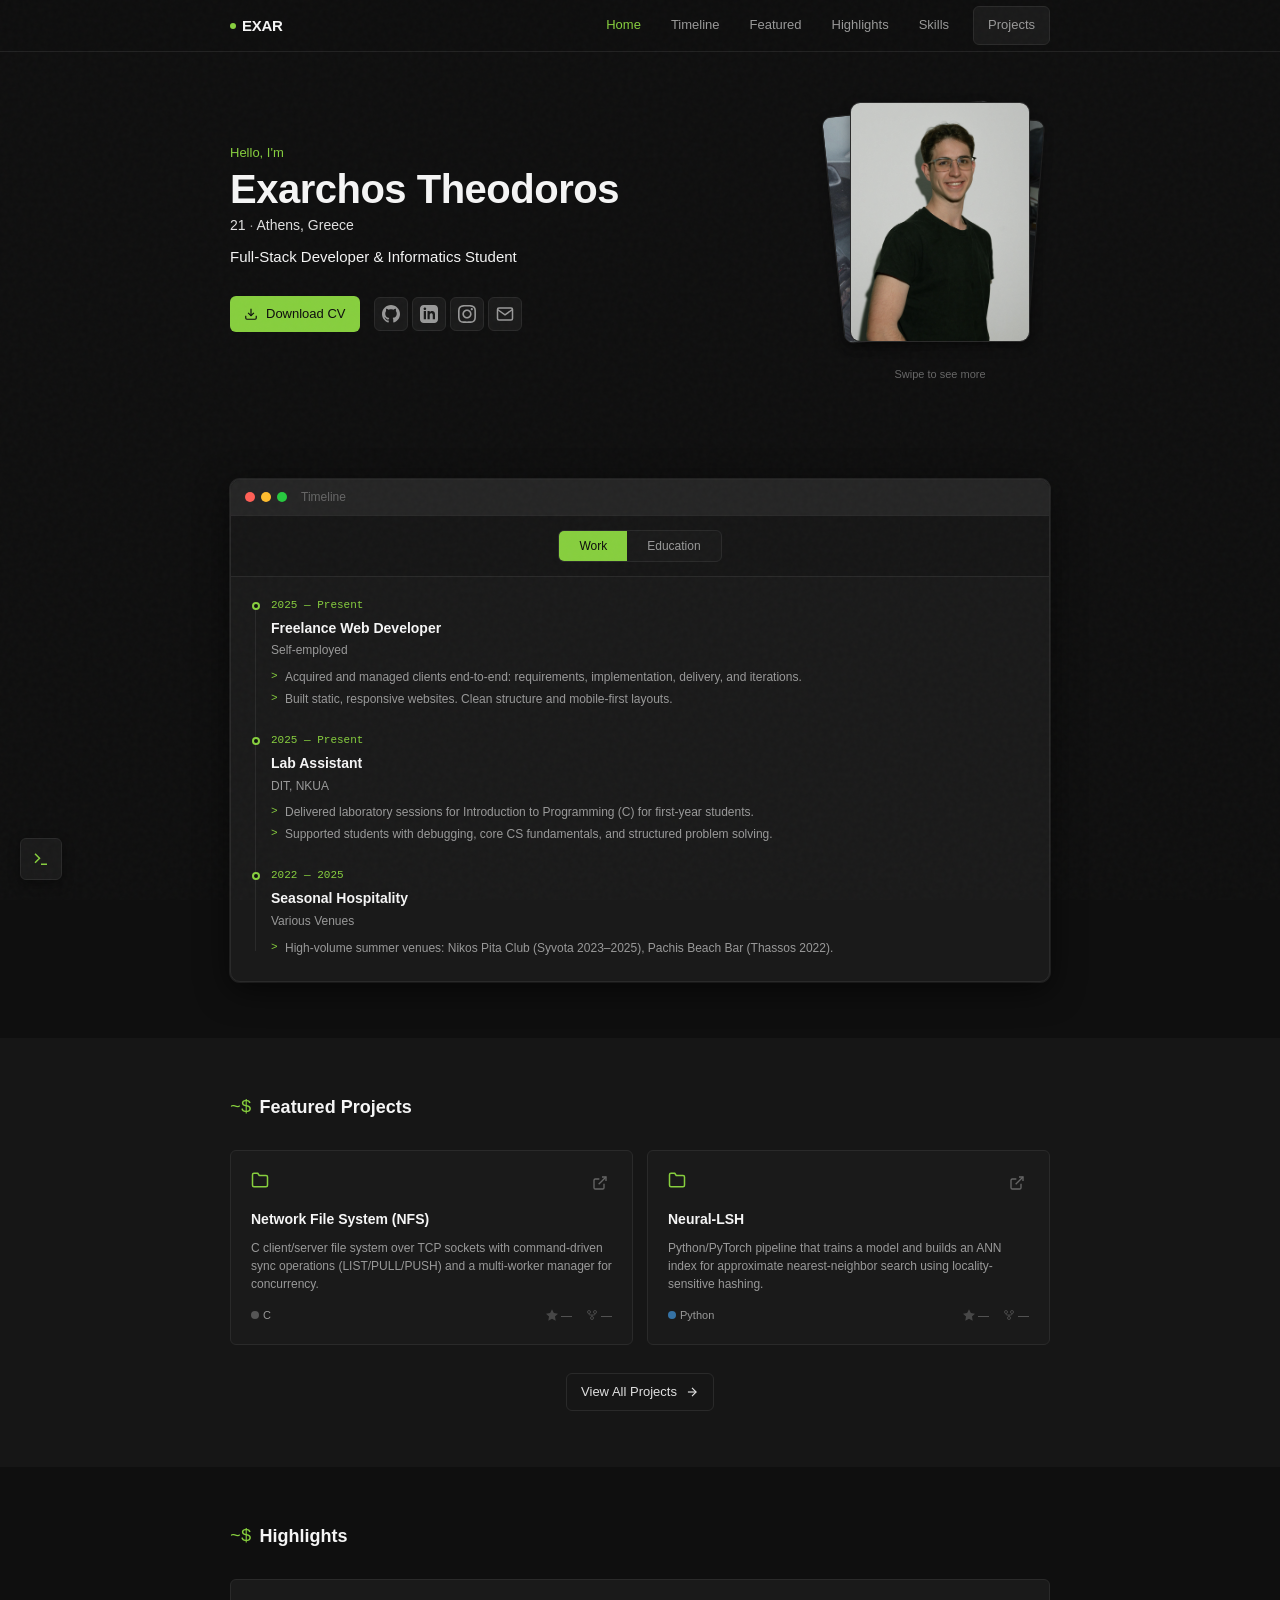
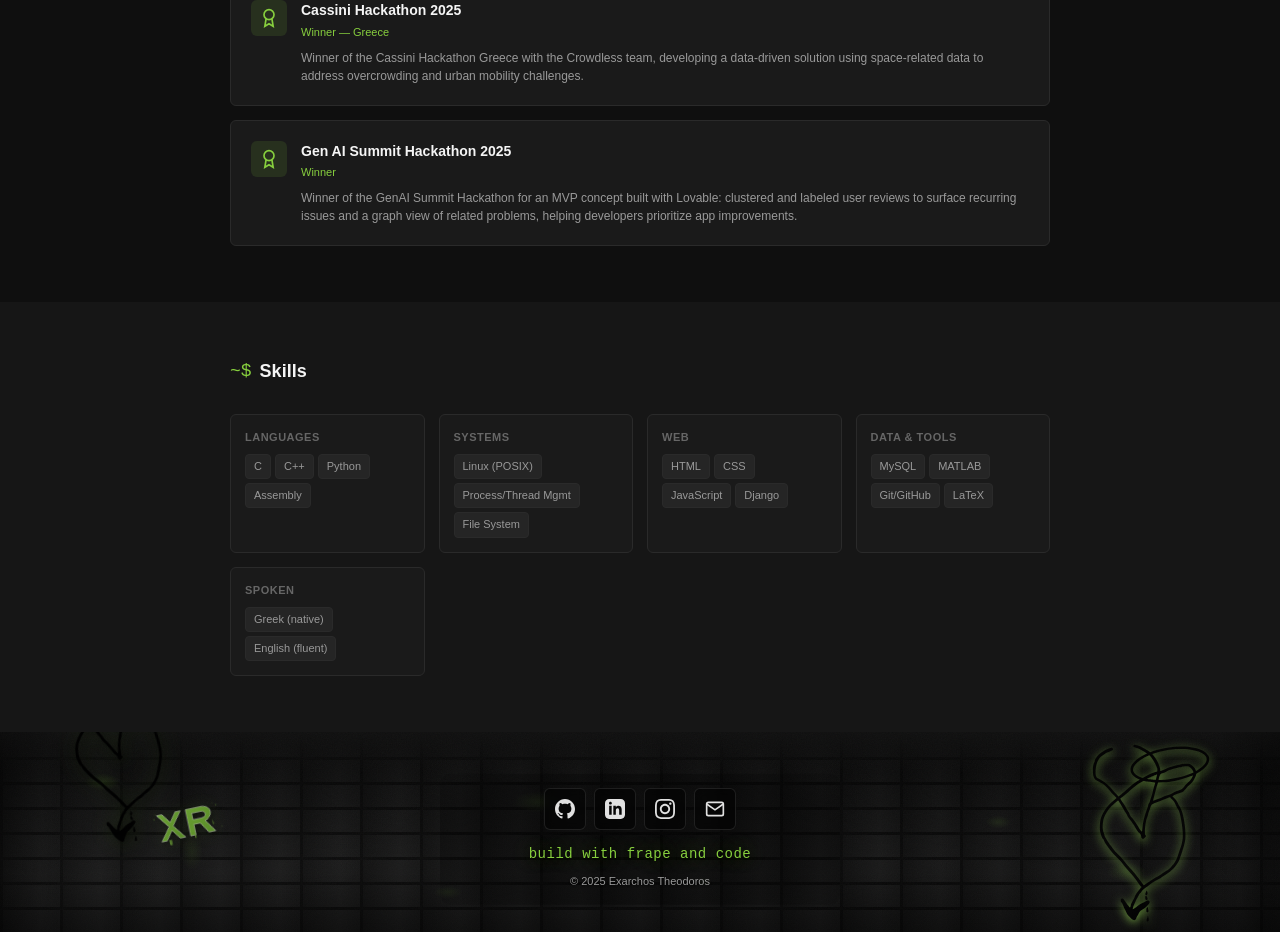
==== index.html @ 7bdd7367 "wins -> highlights" ====
<!DOCTYPE html>
<html lang="en">
<head>
    <meta charset="UTF-8">
    <meta name="viewport" content="width=device-width, initial-scale=1.0">
    <meta name="description" content="Exarchos Theodoros - Full-Stack Developer & Informatics Student based in Athens, Greece">
    <meta name="theme-color" content="#0d0d0d">
    <title>Exarchos Theodoros | Full-Stack Developer</title>
    <link rel="stylesheet" href="styles.css">
</head>
<body>
    <a href="#main-content" class="skip-link">Skip to main content</a>

    <!-- Navigation -->
    <nav class="navbar" role="navigation" aria-label="Main navigation">
        <div class="nav-container">
            <a href="index.html" class="nav-logo" aria-label="Home">
                <span class="logo-dot"></span>
                <span class="logo-text">EXAR</span>
            </a>
            <button class="nav-toggle" aria-label="Toggle navigation menu" aria-expanded="false">
                <span class="hamburger"></span>
            </button>
            <ul class="nav-links" role="menubar">
                <li role="none"><a href="#hero" role="menuitem" class="nav-link active">Home</a></li>
                <li role="none"><a href="#timeline" role="menuitem" class="nav-link">Timeline</a></li>
                <li role="none"><a href="#featured" role="menuitem" class="nav-link">Featured</a></li>
                <li role="none"><a href="#highlights" role="menuitem" class="nav-link">Highlights</a></li>
                <li role="none"><a href="#skills" role="menuitem" class="nav-link">Skills</a></li>
                <li role="none"><a href="projects.html" role="menuitem" class="nav-link nav-link-page">Projects</a></li>
            </ul>
        </div>
    </nav>

    <!-- Main Content -->
    <main id="main-content">
        <!-- Hero Section -->
        <section id="hero" class="hero-section" aria-labelledby="hero-title">
            <div class="container">
                <div class="hero-content">
                    <div class="hero-text">
                        <p class="hero-greeting">Hello, I'm</p>
                        <h1 id="hero-title" class="hero-name">Exarchos Theodoros</h1>
                        <p class="hero-tagline">
                            <span class="age">21</span> · <span class="location">Athens, Greece</span>
                        </p>
                        <p class="hero-role">Full-Stack Developer & Informatics Student</p>

                        <div class="hero-actions">
                            <a href="assets/Exarchos_Theodoros_CV.pdf" download class="btn btn-primary">
                                <svg class="btn-icon" width="14" height="14" viewBox="0 0 24 24" fill="none" stroke="currentColor" stroke-width="2">
                                    <path d="M21 15v4a2 2 0 0 1-2 2H5a2 2 0 0 1-2-2v-4"/>
                                    <polyline points="7 10 12 15 17 10"/>
                                    <line x1="12" y1="15" x2="12" y2="3"/>
                                </svg>
                                Download CV
                            </a>
                            <div class="hero-socials">
                                <a href="https://github.com/EXARTeo" target="_blank" rel="noopener noreferrer" class="social-link" aria-label="GitHub">
                                    <svg width="18" height="18" viewBox="0 0 24 24" fill="currentColor">
                                        <path d="M12 0c-6.626 0-12 5.373-12 12 0 5.302 3.438 9.8 8.207 11.387.599.111.793-.261.793-.577v-2.234c-3.338.726-4.033-1.416-4.033-1.416-.546-1.387-1.333-1.756-1.333-1.756-1.089-.745.083-.729.083-.729 1.205.084 1.839 1.237 1.839 1.237 1.07 1.834 2.807 1.304 3.492.997.107-.775.418-1.305.762-1.604-2.665-.305-5.467-1.334-5.467-5.931 0-1.311.469-2.381 1.236-3.221-.124-.303-.535-1.524.117-3.176 0 0 1.008-.322 3.301 1.23.957-.266 1.983-.399 3.003-.404 1.02.005 2.047.138 3.006.404 2.291-1.552 3.297-1.23 3.297-1.23.653 1.653.242 2.874.118 3.176.77.84 1.235 1.911 1.235 3.221 0 4.609-2.807 5.624-5.479 5.921.43.372.823 1.102.823 2.222v3.293c0 .319.192.694.801.576 4.765-1.589 8.199-6.086 8.199-11.386 0-6.627-5.373-12-12-12z"/>
                                    </svg>
                                </a>
                                <a href="https://www.linkedin.com/in/θεόδωρος-έξαρχος-08a770391/" target="_blank" rel="noopener noreferrer" class="social-link" aria-label="LinkedIn">
                                    <svg width="18" height="18" viewBox="0 0 24 24" fill="currentColor">
                                        <path d="M19 0h-14c-2.761 0-5 2.239-5 5v14c0 2.761 2.239 5 5 5h14c2.762 0 5-2.239 5-5v-14c0-2.761-2.238-5-5-5zm-11 19h-3v-11h3v11zm-1.5-12.268c-.966 0-1.75-.79-1.75-1.764s.784-1.764 1.75-1.764 1.75.79 1.75 1.764-.783 1.764-1.75 1.764zm13.5 12.268h-3v-5.604c0-3.368-4-3.113-4 0v5.604h-3v-11h3v1.765c1.396-2.586 7-2.777 7 2.476v6.759z"/>
                                    </svg>
                                </a>
                                <a href="https://instagram.com/exartheo" target="_blank" rel="noopener noreferrer" class="social-link" aria-label="Instagram">
                                    <svg width="18" height="18" viewBox="0 0 24 24" fill="currentColor">
                                        <path d="M12 2.163c3.204 0 3.584.012 4.85.07 3.252.148 4.771 1.691 4.919 4.919.058 1.265.069 1.645.069 4.849 0 3.205-.012 3.584-.069 4.849-.149 3.225-1.664 4.771-4.919 4.919-1.266.058-1.644.07-4.85.07-3.204 0-3.584-.012-4.849-.07-3.26-.149-4.771-1.699-4.919-4.92-.058-1.265-.07-1.644-.07-4.849 0-3.204.013-3.583.07-4.849.149-3.227 1.664-4.771 4.919-4.919 1.266-.057 1.645-.069 4.849-.069zm0-2.163c-3.259 0-3.667.014-4.947.072-4.358.2-6.78 2.618-6.98 6.98-.059 1.281-.073 1.689-.073 4.948 0 3.259.014 3.668.072 4.948.2 4.358 2.618 6.78 6.98 6.98 1.281.058 1.689.072 4.948.072 3.259 0 3.668-.014 4.948-.072 4.354-.2 6.782-2.618 6.979-6.98.059-1.28.073-1.689.073-4.948 0-3.259-.014-3.667-.072-4.947-.196-4.354-2.617-6.78-6.979-6.98-1.281-.059-1.69-.073-4.949-.073zm0 5.838c-3.403 0-6.162 2.759-6.162 6.162s2.759 6.163 6.162 6.163 6.162-2.759 6.162-6.163c0-3.403-2.759-6.162-6.162-6.162zm0 10.162c-2.209 0-4-1.79-4-4 0-2.209 1.791-4 4-4s4 1.791 4 4c0 2.21-1.791 4-4 4zm6.406-11.845c-.796 0-1.441.645-1.441 1.44s.645 1.44 1.441 1.44c.795 0 1.439-.645 1.439-1.44s-.644-1.44-1.439-1.44z"/>
                                    </svg>
                                </a>
                                <a href="mailto:exarchtheo@gmail.com" class="social-link" aria-label="Email">
                                    <svg width="18" height="18" viewBox="0 0 24 24" fill="none" stroke="currentColor" stroke-width="2">
                                        <path d="M4 4h16c1.1 0 2 .9 2 2v12c0 1.1-.9 2-2 2H4c-1.1 0-2-.9-2-2V6c0-1.1.9-2 2-2z"/>
                                        <polyline points="22,6 12,13 2,6"/>
                                    </svg>
                                </a>
                            </div>
                        </div>
                    </div>

                    <!-- Photo Swipe Deck with peek effect -->
                    <div class="hero-photo" aria-label="Photo gallery - swipe or drag to see more">
                        <div class="photo-deck-wrapper">
                            <div class="photo-deck" id="photoDeck"></div>
                            <button class="photo-reset" id="photoReset" aria-label="Reset photo stack" hidden>
                            <svg width="14" height="14" viewBox="0 0 24 24" fill="none" stroke="currentColor" stroke-width="2">
                                <polyline points="1 4 1 10 7 10"/>
                                <path d="M3.51 15a9 9 0 1 0 2.13-9.36L1 10"/>
                            </svg>
                            Again
                        </button>
                        </div>
                        <p class="photo-hint">Swipe to see more</p>
                    </div>
                </div>
            </div>
        </section>

        <!-- Timeline Section -->
        <section id="timeline" class="timeline-section" aria-labelledby="timeline-title">
            <div class="container">
                <div class="window-card">
                    <div class="window-header">
                        <div class="window-dots">
                            <span class="dot dot-red"></span>
                            <span class="dot dot-yellow"></span>
                            <span class="dot dot-green"></span>
                        </div>
                        <span class="window-title">Timeline</span>
                    </div>
                    <div class="window-toolbar">
                        <div class="timeline-toggle" role="tablist" aria-label="Timeline view toggle">
                            <button role="tab" class="toggle-btn active" data-view="work" aria-selected="true">Work</button>
                            <button role="tab" class="toggle-btn" data-view="education" aria-selected="false">Education</button>
                        </div>
                    </div>
                    <div class="window-body" id="timeline-content">
                        <!-- Work Timeline -->
                        <div class="timeline-view timeline-work active" data-timeline="work">
                            <div class="timeline-track">
                                <article class="timeline-item">
                                    <div class="timeline-marker"></div>
                                    <div class="timeline-date">2025 — Present</div>
                                    <h3 class="timeline-role">Freelance Web Developer</h3>
                                    <p class="timeline-company">Self-employed</p>
                                    <ul class="timeline-details">
                                        <li>Acquired and managed clients end-to-end: requirements, implementation, delivery, and iterations.</li>
                                        <li>Built static, responsive websites. Clean structure and mobile-first layouts.</li>
                                    </ul>
                                </article>
                                <article class="timeline-item">
                                    <div class="timeline-marker"></div>
                                    <div class="timeline-date">2025 — Present</div>
                                    <h3 class="timeline-role">Lab Assistant</h3>
                                    <p class="timeline-company">DIT, NKUA</p>
                                    <ul class="timeline-details">
                                        <li>Delivered laboratory sessions for Introduction to Programming (C) for first-year students.</li>
                                        <li>Supported students with debugging, core CS fundamentals, and structured problem solving.</li>
                                    </ul>
                                </article>
                                <article class="timeline-item">
                                    <div class="timeline-marker"></div>
                                    <div class="timeline-date">2022 — 2025</div>
                                    <h3 class="timeline-role">Seasonal Hospitality</h3>
                                    <p class="timeline-company">Various Venues</p>
                                    <ul class="timeline-details">
                                        <li>High-volume summer venues: Nikos Pita Club (Syvota 2023–2025), Pachis Beach Bar (Thassos 2022).</li>
                                    </ul>
                                </article>
                            </div>
                        </div>
                        <!-- Education Timeline -->
                        <div class="timeline-view timeline-education" data-timeline="education">
                            <div class="timeline-track">
                                <article class="timeline-item">
                                    <div class="timeline-marker"></div>
                                    <div class="timeline-date">2022 — 2026</div>
                                    <h3 class="timeline-role">BSc Informatics & Telecommunications</h3>
                                    <p class="timeline-company">NKUA</p>
                                    <ul class="timeline-details">
                                        <li>Expected Graduation: 2026</li>
                                        <!-- <li>Current Average Grade: 8.0 / 10</li> -->
                                    </ul>
                                </article>
                            </div>
                        </div>
                    </div>
                </div>
            </div>
        </section>

        <!-- Featured Projects Section -->
        <section id="featured" class="featured-section" aria-labelledby="featured-title">
            <div class="container">
                <h2 id="featured-title" class="section-title">
                    <span class="title-accent">~$</span> Featured Projects
                </h2>
                <div class="featured-grid">
                    <article class="project-card" data-repo="EXARTeo/Network_File_System-NFS" id="project-nfs">
                        <div class="project-header">
                            <svg class="project-icon" width="18" height="18" viewBox="0 0 24 24" fill="none" stroke="currentColor" stroke-width="2">
                                <path d="M22 19a2 2 0 0 1-2 2H4a2 2 0 0 1-2-2V5a2 2 0 0 1 2-2h5l2 3h9a2 2 0 0 1 2 2z"/>
                            </svg>
                            <a href="https://github.com/EXARTeo/Network_File_System-NFS" target="_blank" rel="noopener noreferrer" class="project-link" aria-label="View on GitHub">
                                <svg width="16" height="16" viewBox="0 0 24 24" fill="none" stroke="currentColor" stroke-width="2">
                                    <path d="M18 13v6a2 2 0 0 1-2 2H5a2 2 0 0 1-2-2V8a2 2 0 0 1 2-2h6"/>
                                    <polyline points="15 3 21 3 21 9"/>
                                    <line x1="10" y1="14" x2="21" y2="3"/>
                                </svg>
                            </a>
                        </div>
                        <h3 class="project-title">Network File System (NFS)</h3>
                        <p class="project-desc">C client/server file system over TCP sockets with command-driven sync operations (LIST/PULL/PUSH) and a multi-worker manager for concurrency.</p>
                        <div class="project-meta">
                            <span class="project-lang" data-lang="C"><span class="lang-dot"></span>C</span>
                            <span class="project-stats">
                                <span class="stat" data-stat="stars" title="Stars">
                                    <svg width="12" height="12" viewBox="0 0 24 24" fill="currentColor"><path d="M12 .587l3.668 7.568 8.332 1.151-6.064 5.828 1.48 8.279-7.416-3.967-7.417 3.967 1.481-8.279-6.064-5.828 8.332-1.151z"/></svg>
                                    <span class="stat-value">—</span>
                                </span>
                                <span class="stat" data-stat="forks" title="Forks">
                                    <svg width="12" height="12" viewBox="0 0 24 24" fill="none" stroke="currentColor" stroke-width="2"><circle cx="12" cy="18" r="3"/><circle cx="6" cy="6" r="3"/><circle cx="18" cy="6" r="3"/><path d="M18 9v1a2 2 0 0 1-2 2H8a2 2 0 0 1-2-2V9"/><path d="M12 12v3"/></svg>
                                    <span class="stat-value">—</span>
                                </span>
                            </span>
                        </div>
                    </article>
                    <article class="project-card" data-repo="EXARTeo/Neural-LSH" id="project-neural-lsh">
                        <div class="project-header">
                            <svg class="project-icon" width="18" height="18" viewBox="0 0 24 24" fill="none" stroke="currentColor" stroke-width="2">
                                <path d="M22 19a2 2 0 0 1-2 2H4a2 2 0 0 1-2-2V5a2 2 0 0 1 2-2h5l2 3h9a2 2 0 0 1 2 2z"/>
                            </svg>
                            <a href="https://github.com/EXARTeo/Neural-LSH" target="_blank" rel="noopener noreferrer" class="project-link" aria-label="View on GitHub">
                                <svg width="16" height="16" viewBox="0 0 24 24" fill="none" stroke="currentColor" stroke-width="2">
                                    <path d="M18 13v6a2 2 0 0 1-2 2H5a2 2 0 0 1-2-2V8a2 2 0 0 1 2-2h6"/>
                                    <polyline points="15 3 21 3 21 9"/>
                                    <line x1="10" y1="14" x2="21" y2="3"/>
                                </svg>
                            </a>
                        </div>
                        <h3 class="project-title">Neural-LSH</h3>
                        <p class="project-desc">Python/PyTorch pipeline that trains a model and builds an ANN index for approximate nearest-neighbor search using locality-sensitive hashing.</p>
                        <div class="project-meta">
                            <span class="project-lang" data-lang="Python"><span class="lang-dot"></span>Python</span>
                            <span class="project-stats">
                                <span class="stat" data-stat="stars" title="Stars">
                                    <svg width="12" height="12" viewBox="0 0 24 24" fill="currentColor"><path d="M12 .587l3.668 7.568 8.332 1.151-6.064 5.828 1.48 8.279-7.416-3.967-7.417 3.967 1.481-8.279-6.064-5.828 8.332-1.151z"/></svg>
                                    <span class="stat-value">—</span>
                                </span>
                                <span class="stat" data-stat="forks" title="Forks">
                                    <svg width="12" height="12" viewBox="0 0 24 24" fill="none" stroke="currentColor" stroke-width="2"><circle cx="12" cy="18" r="3"/><circle cx="6" cy="6" r="3"/><circle cx="18" cy="6" r="3"/><path d="M18 9v1a2 2 0 0 1-2 2H8a2 2 0 0 1-2-2V9"/><path d="M12 12v3"/></svg>
                                    <span class="stat-value">—</span>
                                </span>
                            </span>
                        </div>
                    </article>
                </div>
                <div class="featured-cta">
                    <a href="projects.html" class="btn btn-secondary">
                        View All Projects
                        <svg width="14" height="14" viewBox="0 0 24 24" fill="none" stroke="currentColor" stroke-width="2">
                            <line x1="5" y1="12" x2="19" y2="12"/>
                            <polyline points="12 5 19 12 12 19"/>
                        </svg>
                    </a>
                </div>
            </div>
        </section>

        <!-- Highlights Section -->
        <section id="highlights" class="highlights-section" aria-labelledby="highlights-title">
            <div class="container">
                <h2 id="highlights-title" class="section-title">
                    <span class="title-accent">~$</span> Highlights
                </h2>
                <div class="highlights-grid">
                    <article class="highlight-card">
                        <div class="highlight-badge">
                            <svg width="20" height="20" viewBox="0 0 24 24" fill="none" stroke="currentColor" stroke-width="2">
                                <circle cx="12" cy="8" r="6"/>
                                <path d="M15.477 12.89 17 22l-5-3-5 3 1.523-9.11"/>
                            </svg>
                        </div>
                        <div class="highlight-content">
                            <h3 class="highlight-title">Cassini Hackathon 2025</h3>
                            <p class="highlight-subtitle">Winner — Greece</p>
                            <p class="highlight-desc">Winner of the Cassini Hackathon Greece with the Crowdless team, developing a data-driven solution using space-related data to address overcrowding and urban mobility challenges.</p>
                        </div>
                    </article>
                    <article class="highlight-card">
                        <div class="highlight-badge">
                            <svg width="20" height="20" viewBox="0 0 24 24" fill="none" stroke="currentColor" stroke-width="2">
                                <circle cx="12" cy="8" r="6"/>
                                <path d="M15.477 12.89 17 22l-5-3-5 3 1.523-9.11"/>
                            </svg>
                        </div>
                        <div class="highlight-content">
                            <h3 class="highlight-title">Gen AI Summit Hackathon 2025</h3>
                            <p class="highlight-subtitle">Winner</p>
                            <p class="highlight-desc">Winner of the GenAI Summit Hackathon for an MVP concept built with Lovable: clustered and labeled user reviews to surface recurring issues and a graph view of related problems, helping developers prioritize app improvements.</p>
                        </div>
                    </article>
                </div>
            </div>
        </section>

        <!-- Skills Section -->
        <section id="skills" class="skills-section" aria-labelledby="skills-title">
            <div class="container">
                <h2 id="skills-title" class="section-title">
                    <span class="title-accent">~$</span> Skills
                </h2>
                <div class="skills-compact">
                    <div class="skill-group">
                        <h3 class="skill-label">Languages</h3>
                        <div class="skill-tags">
                            <span class="skill-tag">C</span>
                            <span class="skill-tag">C++</span>
                            <span class="skill-tag">Python</span>
                            <span class="skill-tag">Assembly</span>
                        </div>
                    </div>
                    <div class="skill-group">
                        <h3 class="skill-label">Systems</h3>
                        <div class="skill-tags">
                            <span class="skill-tag">Linux (POSIX)</span>
                            <span class="skill-tag">Process/Thread Mgmt</span>
                            <span class="skill-tag">File System</span>
                        </div>
                    </div>
                    <div class="skill-group">
                        <h3 class="skill-label">Web</h3>
                        <div class="skill-tags">
                            <span class="skill-tag">HTML</span>
                            <span class="skill-tag">CSS</span>
                            <span class="skill-tag">JavaScript</span>
                            <span class="skill-tag">Django</span>
                        </div>
                    </div>
                    <div class="skill-group">
                        <h3 class="skill-label">Data & Tools</h3>
                        <div class="skill-tags">
                            <span class="skill-tag">MySQL</span>
                            <span class="skill-tag">MATLAB</span>
                            <span class="skill-tag">Git/GitHub</span>
                            <span class="skill-tag">LaTeX</span>
                        </div>
                    </div>
                    <div class="skill-group">
                        <h3 class="skill-label">Spoken</h3>
                        <div class="skill-tags">
                            <span class="skill-tag">Greek (native)</span>
                            <span class="skill-tag">English (fluent)</span>
                        </div>
                    </div>
                </div>
            </div>
        </section>
    </main>

    <!-- Footer -->
    <footer class="footer" role="contentinfo">
        <div class="footer-wall">
            <!-- Graffiti layer - decorative images positioned anywhere -->
            <div class="graffiti-layer" aria-hidden="true">
                <img class="graffiti" src="assets/XR_logo.svg" alt=""
                     style="--x: 90%; --y: 50%; --s: 1.2; --r: -0deg; --o: 0.7; --z: 3; filter: drop-shadow(0 2px 4px var(--color-green-bright));">
                <img class="graffiti" src="assets/XR_logo.svg" alt=""
                     style="--x: 10%; --y: 10%; --s: 1.2; --r: -8deg; --o: 0.9; --z: 2;">
                <img class="graffiti" src="assets/XR_logo1.svg" alt=""
                     style="--x: 15%; --y: 45%; --s: 0.8; --r: -12deg; --o: 0.75; --z: 1;">
                <!-- Add more graffiti images:
                <img class="graffiti" src="assets/g2.png" alt=""
                     style="--x: 50%; --y: 20%; --s: 1; --r: 3deg; --o: 0.85; --z: 3;">
                -->
            </div>

            <!-- Green paint accents overlay -->
            <div class="paint-accents" aria-hidden="true"></div>

            <div class="footer-content">
                <div class="footer-socials">
                    <a href="https://github.com/EXARTeo" target="_blank" rel="noopener noreferrer" aria-label="GitHub">
                        <svg width="20" height="20" viewBox="0 0 24 24" fill="currentColor">
                            <path d="M12 0c-6.626 0-12 5.373-12 12 0 5.302 3.438 9.8 8.207 11.387.599.111.793-.261.793-.577v-2.234c-3.338.726-4.033-1.416-4.033-1.416-.546-1.387-1.333-1.756-1.333-1.756-1.089-.745.083-.729.083-.729 1.205.084 1.839 1.237 1.839 1.237 1.07 1.834 2.807 1.304 3.492.997.107-.775.418-1.305.762-1.604-2.665-.305-5.467-1.334-5.467-5.931 0-1.311.469-2.381 1.236-3.221-.124-.303-.535-1.524.117-3.176 0 0 1.008-.322 3.301 1.23.957-.266 1.983-.399 3.003-.404 1.02.005 2.047.138 3.006.404 2.291-1.552 3.297-1.23 3.297-1.23.653 1.653.242 2.874.118 3.176.77.84 1.235 1.911 1.235 3.221 0 4.609-2.807 5.624-5.479 5.921.43.372.823 1.102.823 2.222v3.293c0 .319.192.694.801.576 4.765-1.589 8.199-6.086 8.199-11.386 0-6.627-5.373-12-12-12z"/>
                        </svg>
                    </a>
                    <a href="https://www.linkedin.com/in/θεόδωρος-έξαρχος-08a770391/" target="_blank" rel="noopener noreferrer" aria-label="LinkedIn">
                        <svg width="20" height="20" viewBox="0 0 24 24" fill="currentColor">
                            <path d="M19 0h-14c-2.761 0-5 2.239-5 5v14c0 2.761 2.239 5 5 5h14c2.762 0 5-2.239 5-5v-14c0-2.761-2.238-5-5-5zm-11 19h-3v-11h3v11zm-1.5-12.268c-.966 0-1.75-.79-1.75-1.764s.784-1.764 1.75-1.764 1.75.79 1.75 1.764-.783 1.764-1.75 1.764zm13.5 12.268h-3v-5.604c0-3.368-4-3.113-4 0v5.604h-3v-11h3v1.765c1.396-2.586 7-2.777 7 2.476v6.759z"/>
                        </svg>
                    </a>
                    <a href="https://instagram.com/exartheo" target="_blank" rel="noopener noreferrer" aria-label="Instagram">
                        <svg width="20" height="20" viewBox="0 0 24 24" fill="currentColor">
                            <path d="M12 2.163c3.204 0 3.584.012 4.85.07 3.252.148 4.771 1.691 4.919 4.919.058 1.265.069 1.645.069 4.849 0 3.205-.012 3.584-.069 4.849-.149 3.225-1.664 4.771-4.919 4.919-1.266.058-1.644.07-4.85.07-3.204 0-3.584-.012-4.849-.07-3.26-.149-4.771-1.699-4.919-4.92-.058-1.265-.07-1.644-.07-4.849 0-3.204.013-3.583.07-4.849.149-3.227 1.664-4.771 4.919-4.919 1.266-.057 1.645-.069 4.849-.069zm0-2.163c-3.259 0-3.667.014-4.947.072-4.358.2-6.78 2.618-6.98 6.98-.059 1.281-.073 1.689-.073 4.948 0 3.259.014 3.668.072 4.948.2 4.358 2.618 6.78 6.98 6.98 1.281.058 1.689.072 4.948.072 3.259 0 3.668-.014 4.948-.072 4.354-.2 6.782-2.618 6.979-6.98.059-1.28.073-1.689.073-4.948 0-3.259-.014-3.667-.072-4.947-.196-4.354-2.617-6.78-6.979-6.98-1.281-.059-1.69-.073-4.949-.073zm0 5.838c-3.403 0-6.162 2.759-6.162 6.162s2.759 6.163 6.162 6.163 6.162-2.759 6.162-6.163c0-3.403-2.759-6.162-6.162-6.162zm0 10.162c-2.209 0-4-1.79-4-4 0-2.209 1.791-4 4-4s4 1.791 4 4c0 2.21-1.791 4-4 4zm6.406-11.845c-.796 0-1.441.645-1.441 1.44s.645 1.44 1.441 1.44c.795 0 1.439-.645 1.439-1.44s-.644-1.44-1.439-1.44z"/>
                        </svg>
                    </a>
                    <a href="mailto:exarchtheo@gmail.com" aria-label="Email">
                        <svg width="20" height="20" viewBox="0 0 24 24" fill="none" stroke="currentColor" stroke-width="2">
                            <path d="M4 4h16c1.1 0 2 .9 2 2v12c0 1.1-.9 2-2 2H4c-1.1 0-2-.9-2-2V6c0-1.1.9-2 2-2z"/>
                            <polyline points="22,6 12,13 2,6"/>
                        </svg>
                    </a>
                </div>
                <p class="footer-tagline">build with frape and code</p>
                <p class="footer-copy">&copy; 2025 Exarchos Theodoros</p>
            </div>
        </div>
    </footer>

    <!-- Terminal Launcher -->
    <button class="terminal-launcher" id="terminalLauncher" aria-label="Open terminal">
        <svg width="18" height="18" viewBox="0 0 24 24" fill="none" stroke="currentColor" stroke-width="2">
            <polyline points="4 17 10 11 4 5"/>
            <line x1="12" y1="19" x2="20" y2="19"/>
        </svg>
    </button>

    <!-- Terminal Widget -->
    <div class="terminal-window" id="terminalWindow" role="dialog" aria-label="Terminal" aria-hidden="true">
        <div class="terminal-header" id="terminalHeader">
            <div class="terminal-buttons">
                <button class="terminal-btn terminal-close" id="terminalClose" aria-label="Close terminal"></button>
                <button class="terminal-btn terminal-minimize" id="terminalMinimize" aria-label="Minimize terminal"></button>
                <span class="terminal-btn terminal-maximize"></span>
            </div>
            <span class="terminal-title" id="terminalTitle">exar@portfolio:~</span>
            <button id="terminalHide" class="terminal-btn terminal-hide" type="button" aria-label="Hide terminal">–</button>
            <button id="terminalExit" class="terminal-btn terminal-exit" type="button" aria-label="Exit terminal session">×</button>
        </div>
        <div class="terminal-body" id="terminalBody">
            <div class="terminal-output" id="terminalOutput" aria-live="polite"></div>
            <div class="terminal-input-line">
                <span class="terminal-prompt" id="terminalPrompt">exar@portfolio:~$</span>
                <input type="text" class="terminal-input" id="terminalInput" aria-label="Terminal command input" autocomplete="off" spellcheck="false">
            </div>
        </div>
    </div>

    <script src="app.js"></script>
</body>
</html>
---- styles.css ----
/* ============================================
   DESIGN SYSTEM - Linux Mint Minimal (Compact)
   ============================================ */

:root {
    /* Colors */
    --color-black: #0d0d0d;
    --color-bg: #0f0f0f;
    --color-bg-elevated: #161616;
    --color-bg-card: #1a1a1a;
    --color-bg-hover: #222;
    --color-surface: #252525;

    --color-white: #f5f5f5;
    --color-text: #e0e0e0;
    --color-text-secondary: #999;
    --color-text-muted: #666;

    --color-green: #87cf3e;
    --color-green-dim: #6fb32e;
    --color-green-bright: #a3e65c;
    --color-green-glow: rgba(135, 207, 62, 0.12);

    --color-border: #2a2a2a;
    --color-border-subtle: #222;

    /* Language colors */
    --lang-c: #555555;
    --lang-cpp: #f34b7d;
    --lang-python: #3572A5;
    --lang-javascript: #f1e05a;
    --lang-html: #e34c26;

    /* Typography */
    --font-system: -apple-system, BlinkMacSystemFont, 'Segoe UI', Roboto, Oxygen, Ubuntu, sans-serif;
    --font-mono: 'SF Mono', 'Fira Code', 'Consolas', 'Monaco', monospace;

    /* Spacing */
    --space-xs: 0.25rem;
    --space-sm: 0.5rem;
    --space-md: 0.875rem;
    --space-lg: 1.25rem;
    --space-xl: 1.75rem;
    --space-2xl: 2.5rem;
    --space-3xl: 3.5rem;

    /* Layout - NARROW */
    --container-max: 860px;
    --nav-height: 52px;

    /* Radius */
    --radius-sm: 4px;
    --radius-md: 6px;
    --radius-lg: 10px;
    --radius-full: 9999px;

    /* Shadows */
    --shadow-sm: 0 1px 2px rgba(0, 0, 0, 0.3);
    --shadow-md: 0 4px 12px rgba(0, 0, 0, 0.4);
    --shadow-lg: 0 8px 24px rgba(0, 0, 0, 0.5);
    --shadow-window: 0 8px 32px rgba(0, 0, 0, 0.6), 0 0 0 1px var(--color-border);

    /* Transitions */
    --transition-fast: 120ms ease;
    --transition-normal: 200ms ease;

    /* Z-index */
    --z-nav: 100;
    --z-terminal-btn: 200;
    --z-terminal: 300;
}

/* ============================================
   RESET & BASE
   ============================================ */

*, *::before, *::after {
    box-sizing: border-box;
    margin: 0;
    padding: 0;
}

html {
    scroll-behavior: smooth;
    scroll-padding-top: calc(var(--nav-height) + var(--space-lg));
}

body {
    font-family: var(--font-system);
    font-size: 14px;
    line-height: 1.55;
    color: var(--color-text);
    background: var(--color-bg);
    -webkit-font-smoothing: antialiased;
}

/* Subtle grain */
body::before {
    content: '';
    position: fixed;
    inset: 0;
    pointer-events: none;
    opacity: 0.025;
    background-image: url("data:image/svg+xml,%3Csvg viewBox='0 0 200 200' xmlns='http://www.w3.org/2000/svg'%3E%3Cfilter id='n'%3E%3CfeTurbulence type='fractalNoise' baseFrequency='0.9' numOctaves='4' stitchTiles='stitch'/%3E%3C/filter%3E%3Crect width='100%25' height='100%25' filter='url(%23n)'/%3E%3C/svg%3E");
    z-index: 9999;
}

.skip-link {
    position: absolute;
    top: -100%;
    left: var(--space-md);
    background: var(--color-green);
    color: var(--color-black);
    padding: var(--space-sm) var(--space-md);
    border-radius: var(--radius-md);
    text-decoration: none;
    font-weight: 600;
    font-size: 13px;
    z-index: 9999;
}

.skip-link:focus {
    top: var(--space-md);
}

:focus-visible {
    outline: 2px solid var(--color-green);
    outline-offset: 2px;
}

::selection {
    background: var(--color-green);
    color: var(--color-black);
}

.container {
    width: 100%;
    max-width: var(--container-max);
    margin: 0 auto;
    padding: 0 var(--space-lg);
}

/* ============================================
   NAVIGATION
   ============================================ */

.navbar {
    position: fixed;
    top: 0;
    left: 0;
    right: 0;
    height: var(--nav-height);
    background: rgba(15, 15, 15, 0.92);
    backdrop-filter: blur(10px);
    border-bottom: 1px solid var(--color-border-subtle);
    z-index: var(--z-nav);
}

.nav-container {
    display: flex;
    align-items: center;
    justify-content: space-between;
    height: 100%;
    max-width: var(--container-max);
    margin: 0 auto;
    padding: 0 var(--space-lg);
}

.nav-logo {
    display: flex;
    align-items: center;
    gap: 6px;
    font-weight: 700;
    font-size: 15px;
    color: var(--color-white);
    text-decoration: none;
    letter-spacing: -0.3px;
}
/* Maybe an other time =-( */
/* .nav-logo-img {
    filter: drop-shadow(0 2px 4px var(--color-green-bright));
    display: block;
    height: 50px;
    width: auto;
} */


.logo-dot {
    width: 6px;
    height: 6px;
    background: var(--color-green);
    border-radius: var(--radius-full);
}

.nav-toggle {
    display: none;
    width: 36px;
    height: 36px;
    background: transparent;
    border: none;
    cursor: pointer;
    padding: var(--space-sm);
}

.hamburger {
    display: block;
    position: relative;
    width: 20px;
    height: 2px;
    background: var(--color-text);
    transition: background var(--transition-fast);
}

.hamburger::before,
.hamburger::after {
    content: '';
    position: absolute;
    left: 0;
    width: 20px;
    height: 2px;
    background: var(--color-text);
    transition: transform var(--transition-normal);
}

.hamburger::before { top: -6px; }
.hamburger::after { top: 6px; }

.nav-toggle[aria-expanded="true"] .hamburger {
    background: transparent;
}

.nav-toggle[aria-expanded="true"] .hamburger::before {
    transform: translateY(6px) rotate(45deg);
}

.nav-toggle[aria-expanded="true"] .hamburger::after {
    transform: translateY(-6px) rotate(-45deg);
}

.nav-links {
    display: flex;
    align-items: center;
    gap: 2px;
    list-style: none;
}

.nav-link {
    display: block;
    padding: var(--space-sm) var(--space-md);
    color: var(--color-text-secondary);
    font-size: 13px;
    font-weight: 500;
    border-radius: var(--radius-md);
    text-decoration: none;
    transition: all var(--transition-fast);
}

.nav-link:hover {
    color: var(--color-text);
    background: var(--color-bg-hover);
}

.nav-link.active {
    color: var(--color-green);
}

.nav-link-page {
    margin-left: var(--space-sm);
    background: var(--color-bg-card);
    border: 1px solid var(--color-border);
}

.nav-link-page:hover {
    border-color: var(--color-green);
}

@media (max-width: 700px) {
    .nav-toggle {
        display: flex;
        align-items: center;
        justify-content: center;
    }

    .nav-links {
        position: fixed;
        top: var(--nav-height);
        left: 0;
        right: 0;
        flex-direction: column;
        background: var(--color-bg-elevated);
        border-bottom: 1px solid var(--color-border);
        padding: var(--space-md);
        gap: 2px;
        transform: translateY(-100%);
        opacity: 0;
        visibility: hidden;
        transition: all var(--transition-normal);
    }

    .nav-links.open {
        transform: translateY(0);
        opacity: 1;
        visibility: visible;
    }

    .nav-link {
        width: 100%;
        text-align: center;
        padding: var(--space-md);
    }

    .nav-link-page {
        margin-left: 0;
        margin-top: var(--space-sm);
    }
}

/* ============================================
   BUTTONS
   ============================================ */

.btn {
    display: inline-flex;
    align-items: center;
    gap: var(--space-sm);
    padding: var(--space-sm) var(--space-md);
    font-family: inherit;
    font-size: 13px;
    font-weight: 500;
    border-radius: var(--radius-md);
    border: none;
    cursor: pointer;
    transition: all var(--transition-fast);
    text-decoration: none;
}

.btn-primary {
    background: var(--color-green);
    color: var(--color-black);
}

.btn-primary:hover {
    background: var(--color-green-bright);
    transform: translateY(-1px);
}

.btn-secondary {
    background: transparent;
    color: var(--color-text);
    border: 1px solid var(--color-border);
}

.btn-secondary:hover {
    border-color: var(--color-green);
    color: var(--color-green);
}

/* ============================================
   HERO SECTION
   ============================================ */

.hero-section {
    min-height: auto;
    /* min-height: 100vh; maybe try this later.. */
    display: flex;
    align-items: center;
    padding: calc(var(--nav-height) + var(--space-2xl)) 0 var(--space-2xl);
}

.hero-content {
    display: grid;
    grid-template-columns: 1fr 220px;
    gap: var(--space-2xl);
    align-items: center;
}

.hero-greeting {
    font-size: 13px;
    color: var(--color-green);
    margin-bottom: var(--space-xs);
    font-weight: 500;
}

.hero-name {
    font-size: clamp(1.75rem, 5vw, 2.5rem);
    font-weight: 700;
    color: var(--color-white);
    letter-spacing: -0.5px;
    margin-bottom: var(--space-xs);
    line-height: 1.1;
}

.hero-tagline {
    font-size: 14px;
    color: var(--color-text-secondary);
    margin-bottom: var(--space-sm);
}

.hero-tagline .age,
.hero-tagline .location {
    color: var(--color-text);
}

.hero-role {
    font-size: 15px;
    color: var(--color-white);
    font-weight: 500;
    margin-bottom: var(--space-xl);
}

.hero-actions {
    display: flex;
    flex-wrap: wrap;
    align-items: center;
    gap: var(--space-md);
}

.hero-socials {
    display: flex;
    gap: var(--space-xs);
}

.social-link {
    display: flex;
    align-items: center;
    justify-content: center;
    width: 34px;
    height: 34px;
    color: var(--color-text-secondary);
    background: var(--color-bg-card);
    border: 1px solid var(--color-border);
    border-radius: var(--radius-md);
    transition: all var(--transition-fast);
}

.social-link:hover {
    color: var(--color-green);
    border-color: var(--color-green);
    transform: translateY(-1px);
}

/* Photo Deck */
.hero-photo {
    display: flex;
    flex-direction: column;
    align-items: center;
    gap: var(--space-md);
}

.photo-deck-wrapper {
    position: relative;
    width: 200px;
    height: 260px;
}

.photo-deck {
    position: relative;
    width: 100%;
    height: 100%;
    perspective: 800px;
}

.photo-card {
    position: absolute;
    width: 180px;
    height: 240px;
    left: 50%;
    top: 50%;
    transform: translate(-50%, -50%);
    border-radius: var(--radius-lg);
    overflow: hidden;
    background: var(--color-bg-card);
    border: 1px solid var(--color-border);
    box-shadow: var(--shadow-md);
    cursor: grab;
    touch-action: none;
    user-select: none;
    transition: transform 0.25s ease, box-shadow 0.25s ease, opacity 0.3s ease;
    transform-origin: center center;        /* TODO maybe don't need */
}

.photo-card:active {
    cursor: grabbing;
}

.photo-card img {
    width: 100%;
    height: 100%;
    object-fit: cover;
    pointer-events: none;
}

.photo-card.dragging {
    transition: none;
    box-shadow: var(--shadow-lg);
}

.photo-card.dismissed {
    opacity: 0;
    pointer-events: none;
}

/* Peek effect for stacked cards */
.photo-card:nth-child(1) { z-index: 5; }
.photo-card:nth-child(2) { z-index: 4; transform: translate(-50%, -50%) translateX(-12px) scale(0.95); opacity: 0.7; }
.photo-card:nth-child(3) { z-index: 3; transform: translate(-50%, -50%) translateX(12px) scale(0.9); opacity: 0.5; }
.photo-card:nth-child(4) { z-index: 2; transform: translate(-50%, -50%) scale(0.85); opacity: 0.3; }
.photo-card:nth-child(5) { z-index: 1; transform: translate(-50%, -50%) scale(0.8); opacity: 0.2; }

.photo-placeholder {
    width: 100%;
    height: 100%;
    display: flex;
    align-items: center;
    justify-content: center;
    background: linear-gradient(135deg, var(--color-bg-card), var(--color-surface));
    color: var(--color-text-muted);
    font-size: 2rem;
    font-weight: 600;
}

.photo-reset {
    display: inline-flex;
    align-items: center;
    gap: var(--space-sm);
    padding: var(--space-sm) var(--space-md);
    background: var(--color-bg-card);
    border: 1px solid var(--color-border);
    border-radius: var(--radius-md);
    color: var(--color-text-secondary);
    font-size: 12px;
    cursor: pointer;
    transition: all var(--transition-fast);
    position: absolute;
    left: 50%;
    bottom: 12px;
    transform: translateX(-50%);
    z-index: 10;
}

.photo-reset:hover {
    color: var(--color-green);
    border-color: var(--color-green);
}

.photo-reset[hidden] { display: none; }

.photo-hint {
    font-size: 11px;
    color: var(--color-text-muted);
    text-align: center;
}

@media (max-width: 700px) {
    .hero-content {
        grid-template-columns: 1fr;
        text-align: center;
        gap: var(--space-xl);
    }

    .hero-photo {
        order: -1;
    }

    .hero-actions {
        justify-content: center;
    }

    .photo-deck-wrapper {
        width: 180px;
        height: 240px;
    }

    .photo-card {
        width: 160px;
        height: 220px;
    }
}

/* ============================================
   SECTIONS
   ============================================ */

.section-title,
.page-title {
    font-size: 1.125rem;
    font-weight: 600;
    color: var(--color-white);
    display: flex;
    align-items: center;
    gap: var(--space-sm);
    margin-bottom: var(--space-xl);
}

.title-accent {
    color: var(--color-green);
    font-family: var(--font-mono);
    font-weight: 400;
}

/* ============================================
   WINDOW CARD (Timeline)
   ============================================ */

.timeline-section {
    padding: var(--space-3xl) 0;
}

.window-card {
    background: var(--color-bg-card);
    border: 1px solid var(--color-border);
    border-radius: var(--radius-lg);
    overflow: hidden;
    box-shadow: var(--shadow-window);
}

.window-header {
    display: flex;
    align-items: center;
    gap: var(--space-md);
    padding: var(--space-sm) var(--space-md);
    background: var(--color-surface);
    border-bottom: 1px solid var(--color-border);
}

.window-dots {
    display: flex;
    gap: 6px;
}

.dot {
    width: 10px;
    height: 10px;
    border-radius: var(--radius-full);
}

.dot-red { background: #ff5f56; }
.dot-yellow { background: #ffbd2e; }
.dot-green { background: #27c93f; }

.window-title {
    font-size: 12px;
    color: var(--color-text-muted);
    font-weight: 500;
}

.window-toolbar {
    display: flex;
    justify-content: center;
    padding: var(--space-md);
    border-bottom: 1px solid var(--color-border);
    background: var(--color-bg-elevated);
}

.timeline-toggle {
    display: flex;
    background: var(--color-bg-card);
    border: 1px solid var(--color-border);
    border-radius: var(--radius-md);
    overflow: hidden;
}

.toggle-btn {
    padding: var(--space-sm) var(--space-lg);
    background: transparent;
    border: none;
    color: var(--color-text-secondary);
    font-family: inherit;
    font-size: 12px;
    font-weight: 500;
    cursor: pointer;
    transition: all var(--transition-fast);
}

.toggle-btn:hover {
    color: var(--color-text);
}

.toggle-btn.active {
    background: var(--color-green);
    color: var(--color-black);
}

.window-body {
    padding: var(--space-lg);
}

/* Timeline content */
.timeline-view {
    display: none;
}

.timeline-view.active {
    display: block;
    animation: flickerIn 0.25s ease-out;
}

@keyframes flickerIn {
    0% { opacity: 0; }
    20% { opacity: 1; }
    25% { opacity: 0.4; }
    30% { opacity: 1; }
    100% { opacity: 1; }
}

.timeline-track {
    position: relative;
    padding-left: var(--space-lg);
}

.timeline-track::before {
    content: '';
    position: absolute;
    left: 4px;
    top: 6px;
    bottom: 6px;
    width: 1px;
    background: var(--color-border);
}

.timeline-item {
    position: relative;
    padding-bottom: var(--space-lg);
}

.timeline-item:last-child {
    padding-bottom: 0;
}

.timeline-marker {
    position: absolute;
    left: calc(-1 * var(--space-lg) + 1px);
    top: 5px;
    width: 8px;
    height: 8px;
    background: var(--color-bg);
    border: 2px solid var(--color-green);
    border-radius: var(--radius-full);
}

.timeline-date {
    font-size: 11px;
    font-family: var(--font-mono);
    color: var(--color-green);
    margin-bottom: var(--space-xs);
}

.timeline-role {
    font-size: 14px;
    font-weight: 600;
    color: var(--color-white);
    margin-bottom: 2px;
}

.timeline-company {
    font-size: 12px;
    color: var(--color-text-secondary);
    margin-bottom: var(--space-sm);
}

.timeline-details {
    list-style: none;
}

.timeline-details li {
    position: relative;
    padding-left: var(--space-md);
    font-size: 12px;
    color: var(--color-text-secondary);
    margin-bottom: var(--space-xs);
    line-height: 1.5;
}

.timeline-details li::before {
    content: '>';
    position: absolute;
    left: 0;
    color: var(--color-green);
    font-family: var(--font-mono);
    font-size: 11px;
}

/* ============================================
   FEATURED PROJECTS
   ============================================ */

.featured-section {
    padding: var(--space-3xl) 0;
    background: var(--color-bg-elevated);
}

.featured-grid {
    display: grid;
    grid-template-columns: repeat(2, 1fr);
    gap: var(--space-md);
    margin-bottom: var(--space-xl);
}

.project-card {
    background: var(--color-bg-card);
    border: 1px solid var(--color-border);
    border-radius: var(--radius-md);
    padding: var(--space-lg);
    transition: all var(--transition-fast);
}

.project-card:hover {
    border-color: var(--color-green);
    transform: translateY(-2px);
}

.project-header {
    display: flex;
    justify-content: space-between;
    align-items: flex-start;
    margin-bottom: var(--space-sm);
}

.project-icon {
    color: var(--color-green);
}

.project-link {
    color: var(--color-text-muted);
    padding: 4px;
    transition: color var(--transition-fast);
}

.project-link:hover {
    color: var(--color-green);
}

.project-title {
    font-size: 14px;
    font-weight: 600;
    color: var(--color-white);
    margin-bottom: var(--space-sm);
}

.project-desc {
    font-size: 12px;
    color: var(--color-text-secondary);
    line-height: 1.5;
    margin-bottom: var(--space-md);
}

.project-meta {
    display: flex;
    justify-content: space-between;
    align-items: center;
    flex-wrap: wrap;
    gap: var(--space-sm);
}

.project-lang {
    display: flex;
    align-items: center;
    gap: 4px;
    font-size: 11px;
    color: var(--color-text-secondary);
}

.lang-dot {
    width: 8px;
    height: 8px;
    border-radius: var(--radius-full);
    background: var(--color-text-muted);
}

[data-lang="C"] .lang-dot { background: var(--lang-c); }
[data-lang="C++"] .lang-dot { background: var(--lang-cpp); }
[data-lang="Python"] .lang-dot { background: var(--lang-python); }
[data-lang="JavaScript"] .lang-dot { background: var(--lang-javascript); }
[data-lang="HTML"] .lang-dot { background: var(--lang-html); }

.project-stats {
    display: flex;
    gap: var(--space-md);
}

.stat {
    display: flex;
    align-items: center;
    gap: 3px;
    font-size: 11px;
    color: var(--color-text-muted);
}

.stat svg {
    opacity: 0.6;
}

.featured-cta {
    text-align: center;
}

@media (max-width: 600px) {
    .featured-grid {
        grid-template-columns: 1fr;
    }
}

/* ============================================
   HIGHLIGHTS
   ============================================ */

.highlights-section {
    padding: var(--space-3xl) 0;
}

.highlights-grid {
    display: flex;
    flex-direction: column;
    gap: var(--space-md);
}

.highlight-card {
    display: flex;
    gap: var(--space-md);
    background: var(--color-bg-card);
    border: 1px solid var(--color-border);
    border-radius: var(--radius-md);
    padding: var(--space-lg);
}

.highlight-badge {
    flex-shrink: 0;
    width: 36px;
    height: 36px;
    display: flex;
    align-items: center;
    justify-content: center;
    background: var(--color-green-glow);
    border-radius: var(--radius-md);
    color: var(--color-green);
}

.highlight-title {
    font-size: 14px;
    font-weight: 600;
    color: var(--color-white);
    margin-bottom: 2px;
}

.highlight-subtitle {
    font-size: 11px;
    color: var(--color-green);
    font-weight: 500;
    margin-bottom: var(--space-sm);
}

.highlight-desc {
    font-size: 12px;
    color: var(--color-text-secondary);
    line-height: 1.5;
}

/* ============================================
   SKILLS
   ============================================ */

.skills-section {
    padding: var(--space-3xl) 0;
    background: var(--color-bg-elevated);
}

.skills-compact {
    display: grid;
    grid-template-columns: repeat(auto-fit, minmax(180px, 1fr));
    gap: var(--space-md);
}

.skill-group {
    background: var(--color-bg-card);
    border: 1px solid var(--color-border);
    border-radius: var(--radius-md);
    padding: var(--space-md);
}

.skill-label {
    font-size: 11px;
    font-weight: 600;
    color: var(--color-text-muted);
    text-transform: uppercase;
    letter-spacing: 0.5px;
    margin-bottom: var(--space-sm);
}

.skill-tags {
    display: flex;
    flex-wrap: wrap;
    gap: var(--space-xs);
}

.skill-tag {
    padding: 3px 8px;
    background: var(--color-surface);
    border: 1px solid var(--color-border);
    border-radius: var(--radius-sm);
    font-size: 11px;
    color: var(--color-text-secondary);
    transition: all var(--transition-fast);
}

.skill-tag:hover {
    border-color: var(--color-green);
    color: var(--color-green);
}

/* ============================================
   FOOTER
   ============================================ */

.footer {
    position: relative;
    overflow: hidden;
}

.footer-wall {
  --brick-w: 60px;
  --brick-h: 25px;
  --mortar: 3px;

  --brick-dark: #0f0f0f;
  --brick-mid:  #151515;
  --brick-light:#1a1a1a;

  --mortar-color: #0a0a0a;

  position: relative;
  min-height: 200px;

  /* The last padding declaration wins */
  padding: var(--space-3xl) 0 var(--space-xl);

  /* === BRICK WALL PATTERN (CSS-only) === */
  background:
    /* Top fade from page bg */
    linear-gradient(180deg, var(--color-bg) 0%, transparent 20%),

    /* Vignette overlay */
    radial-gradient(
      ellipse 120% 100% at 50% 100%,
      transparent 40%,
      rgba(0, 0, 0, 0.6) 100%
    ),

    /* 3D lighting - light from top-left */
    linear-gradient(
      135deg,
      rgba(255, 255, 255, 0.02) 0%,
      transparent 50%,
      rgba(0, 0, 0, 0.15) 100%
    ),

    /* Horizontal mortar lines */
    repeating-linear-gradient(
      to bottom,
      var(--mortar-color) 0px,
      var(--mortar-color) var(--mortar),
      transparent var(--mortar),
      transparent var(--brick-h)
    ),

    /* Vertical mortar lines */
    repeating-linear-gradient(
      to right,
      var(--mortar-color) 0px,
      var(--mortar-color) var(--mortar),
      transparent var(--mortar),
      transparent var(--brick-w)
    ),

    /* Brick texture variation */
    repeating-linear-gradient(
      90deg,
      var(--brick-dark) 0px,
      var(--brick-mid) 20px,
      var(--brick-light) 40px,
      var(--brick-mid) 60px
    ),

    /* Base brick color */
    var(--brick-mid);

  background-size:
    100% 100%,                 /* top fade */
    100% 100%,                 /* vignette */
    100% 100%,                 /* lighting */
    100% var(--brick-h),       /* horizontal mortar */
    var(--brick-w) var(--brick-h), /* vertical mortar */
    120px 100%,                /* texture variation */
    100% 100%;                 /* base */

  background-position:
    0 0,
    0 0,
    0 0,
    0 0,
    0 0,
    0 0,
    0 0;
}

/* Grain/noise texture overlay */
.footer-wall::before {
    content: '';
    position: absolute;
    inset: 0;
    background-image: url("data:image/svg+xml,%3Csvg viewBox='0 0 200 200' xmlns='http://www.w3.org/2000/svg'%3E%3Cfilter id='n'%3E%3CfeTurbulence type='fractalNoise' baseFrequency='0.8' numOctaves='4' stitchTiles='stitch'/%3E%3C/filter%3E%3Crect width='100%25' height='100%25' filter='url(%23n)'/%3E%3C/svg%3E");
    opacity: 0.04;
    pointer-events: none;
    z-index: 1;
}

/* Brick edge shadows for depth */
.footer-wall::after {
    content: '';
    position: absolute;
    inset: 0;
    background:
        /* Subtle inner shadow at edges */
        linear-gradient(90deg, rgba(0,0,0,0.3) 0%, transparent 5%, transparent 95%, rgba(0,0,0,0.3) 100%),
        /* Bottom shadow */
        linear-gradient(0deg, rgba(0,0,0,0.4) 0%, transparent 30%);
    pointer-events: none;
    z-index: 1;
}

/* === GREEN PAINT ACCENTS === */
.paint-accents {
    position: absolute;
    inset: 0;
    pointer-events: none;
    z-index: 2;
    /* Sparse green paint spots on random bricks */
    background:
        /* Spot 1 - top left area */
        radial-gradient(ellipse 25px 12px at 8% 25%, rgba(135, 207, 62, 0.12) 0%, transparent 70%),
        /* Spot 2 - slight drip effect */
        radial-gradient(ellipse 18px 30px at 15% 60%, rgba(135, 207, 62, 0.08) 0%, transparent 60%),
        /* Spot 3 - middle area */
        radial-gradient(ellipse 35px 15px at 42% 35%, rgba(135, 207, 62, 0.1) 0%, transparent 70%),
        /* Spot 4 - right side */
        radial-gradient(ellipse 20px 10px at 78% 45%, rgba(135, 207, 62, 0.09) 0%, transparent 65%),
        /* Spot 5 - bottom right */
        radial-gradient(ellipse 28px 14px at 88% 70%, rgba(135, 207, 62, 0.11) 0%, transparent 70%),
        /* Spot 6 - scattered small */
        radial-gradient(ellipse 12px 8px at 55% 75%, rgba(135, 207, 62, 0.07) 0%, transparent 60%),
        /* Spot 7 - near center */
        radial-gradient(ellipse 22px 10px at 35% 80%, rgba(135, 207, 62, 0.08) 0%, transparent 65%);
}

/* === GRAFFITI LAYER === */
.graffiti-layer {
    position: absolute;
    inset: 0;
    pointer-events: none;
    z-index: 3;
    overflow: hidden;
}

.graffiti {
    position: absolute;
    /* Positioning via CSS custom properties */
    left: var(--x, 50%);
    top: var(--y, 50%);
    transform: translate(-50%, -50%) rotate(var(--r, 0deg)) scale(var(--s, 1));
    opacity: var(--o, 0.85);
    z-index: var(--z, 1);

    /* Sizing - responsive */
    width: clamp(50px, 12vw, 100px);
    height: auto;
    max-width: 120px;

    /* Realism */
    filter:
        drop-shadow(2px 3px 4px rgba(0, 0, 0, 0.6))
        drop-shadow(0 0 8px rgba(135, 207, 62, 0.15));

    /* Blend with wall - screen works well for spray paint look */
    mix-blend-mode: screen;

    /* Ensure no interaction */
    pointer-events: none;
    user-select: none;
}

/* Fallback for browsers without mix-blend-mode support */
@supports not (mix-blend-mode: screen) {
    .graffiti {
        opacity: calc(var(--o, 0.85) * 0.9);
    }
}

/* === FOOTER CONTENT === */
.footer-content {
    position: relative;
    z-index: 10;
    text-align: center;
    max-width: var(--container-max);
    margin: 0 auto;
    padding: 0 var(--space-lg);
}

/* Subtle dark panel behind content for readability */
.footer-content::before {
    content: '';
    position: absolute;
    top: 50%;
    left: 50%;
    transform: translate(-50%, -50%);
    width: min(90%, 400px);
    height: calc(100% + var(--space-xl));
    background:
        radial-gradient(ellipse 100% 100% at 50% 50%,
            rgba(0, 0, 0, 0.5) 0%,
            rgba(0, 0, 0, 0.3) 50%,
            transparent 80%);
    border-radius: var(--radius-lg);
    pointer-events: none;
    z-index: -1;
}

.footer-socials {
    display: flex;
    justify-content: center;
    gap: var(--space-sm);
    margin-bottom: var(--space-md);
}

.footer-socials a {
    display: flex;
    align-items: center;
    justify-content: center;
    width: 42px;
    height: 42px;
    color: var(--color-text);
    background: rgba(0, 0, 0, 0.5);
    border: 1px solid rgba(255, 255, 255, 0.1);
    border-radius: var(--radius-md);
    backdrop-filter: blur(4px);
    transition: all var(--transition-fast);
}

.footer-socials a:hover {
    color: var(--color-green);
    border-color: var(--color-green);
    background: rgba(0, 0, 0, 0.7);
    transform: translateY(-2px);
    box-shadow: 0 4px 12px rgba(135, 207, 62, 0.2);
}

.footer-tagline {
    font-family: var(--font-mono);
    font-size: 14px;
    font-weight: 500;
    color: var(--color-green);
    margin-bottom: var(--space-sm);
    text-shadow:
        0 0 20px rgba(135, 207, 62, 0.4),
        0 2px 4px rgba(0, 0, 0, 0.8);
    letter-spacing: 0.5px;
}

.footer-copy {
    font-size: 11px;
    color: var(--color-text-secondary);
    text-shadow: 0 1px 2px rgba(0, 0, 0, 0.8);
}

/* === FOOTER RESPONSIVE === */
@media (max-width: 600px) {
    .footer-wall {
        --brick-w: 50px;
        --brick-h: 22px;
        padding: var(--space-2xl) 0 var(--space-lg);
    }

    .graffiti {
        width: clamp(40px, 15vw, 80px);
    }

    .paint-accents {
        opacity: 0.7;
    }
}

/* ============================================
   TERMINAL
   ============================================ */

.terminal-launcher {
    position: fixed;
    bottom: var(--space-lg);
    left: var(--space-lg);
    width: 42px;
    height: 42px;
    display: flex;
    align-items: center;
    justify-content: center;
    background: var(--color-bg-card);
    border: 1px solid var(--color-border);
    border-radius: var(--radius-md);
    color: var(--color-green);
    cursor: pointer;
    z-index: var(--z-terminal-btn);
    transition: all var(--transition-fast);
    box-shadow: var(--shadow-md);
}

.terminal-launcher:hover {
    background: var(--color-bg-hover);
    border-color: var(--color-green);
    transform: scale(1.05);
}

.terminal-launcher.hidden {
    opacity: 0;
    pointer-events: none;
}

.terminal-window {
    position: fixed;
    width: 480px;
    max-width: calc(100vw - var(--space-lg) * 2);
    height: 320px;
    max-height: calc(100vh - 100px);
    background: var(--color-bg-card);
    border: 1px solid var(--color-border);
    border-radius: var(--radius-lg);
    box-shadow: var(--shadow-window);
    z-index: var(--z-terminal);
    display: flex;
    flex-direction: column;
    overflow: hidden;
    opacity: 0;
    visibility: hidden;
    transform: scale(0.95) translateY(20px);
    transition: all var(--transition-normal);
}

.terminal-window.open {
    opacity: 1;
    visibility: visible;
    transform: scale(1) translateY(0);
}

.terminal-window.minimized .terminal-body {
    display: none;
}

.terminal-window.minimized {
    height: auto !important;
}

.terminal-header {
    display: flex;
    align-items: center;
    padding: var(--space-sm) var(--space-md);
    background: var(--color-surface);
    border-bottom: 1px solid var(--color-border);
    cursor: move;
    user-select: none;
}

.terminal-buttons {
    display: flex;
    gap: 6px;
    margin-right: var(--space-md);
}

.terminal-btn {
    width: 11px;
    height: 11px;
    border-radius: var(--radius-full);
    border: none;
    cursor: pointer;
    transition: opacity var(--transition-fast);
}

.terminal-close { background: #ff5f56; }
.terminal-close:hover { background: #ff3b30; }
.terminal-minimize { background: #ffbd2e; }
.terminal-minimize:hover { background: #ff9500; }
.terminal-maximize { background: #27c93f; opacity: 0.4; cursor: default; }

.terminal-hide,
.terminal-exit {
    width: auto;
    height: auto;
    padding: 2px 6px;
    font-size: 12px;
    font-weight: 700;
    font-family: var(--font-mono);
    line-height: 1;
    border-radius: var(--radius-sm);
}

.terminal-hide {
    margin-left: auto;
    background: var(--color-surface);
    color: var(--color-text-secondary);
    border: 1px solid var(--color-border);
}

.terminal-hide:hover {
    background: var(--color-bg-hover);
    color: var(--color-text);
    border-color: var(--color-text-muted);
}

.terminal-hide:focus-visible {
    outline: 2px solid var(--color-green);
    outline-offset: 2px;
}

.terminal-exit {
    margin-left: 4px;
    background: var(--color-green);
    color: var(--color-black);
}

.terminal-exit:hover {
    background: var(--color-green-dim);
}

.terminal-exit:focus-visible {
    outline: 2px solid var(--color-green);
    outline-offset: 2px;
}

.terminal-title {
    font-family: var(--font-mono);
    font-size: 11px;
    color: var(--color-text-muted);
}

.terminal-body {
    flex: 1;
    display: flex;
    flex-direction: column;
    padding: var(--space-md);
    overflow: hidden;
}

.terminal-output {
    flex: 1;
    overflow-y: auto;
    font-family: var(--font-mono);
    font-size: 12px;
    line-height: 1.5;
    color: var(--color-text);
    white-space: pre-wrap;
    word-break: break-word;
}

.terminal-output .cmd { color: var(--color-green); }
.terminal-output .error { color: #ff5f56; }
.terminal-output .info { color: var(--color-text-secondary); }
.terminal-output .link { color: var(--color-green); text-decoration: underline; cursor: pointer; }
.terminal-output .ascii { color: var(--color-green); }

.terminal-input-line {
    display: flex;
    align-items: center;
    gap: var(--space-sm);
    margin-top: var(--space-sm);
}

.terminal-prompt {
    font-family: var(--font-mono);
    font-size: 12px;
    color: var(--color-green);
    white-space: nowrap;
}

.terminal-input {
    flex: 1;
    background: transparent;
    border: none;
    font-family: var(--font-mono);
    font-size: 12px;
    color: var(--color-text);
    outline: none;
    caret-color: var(--color-green);
}

@media (max-width: 520px) {
    .terminal-window {
        width: calc(100vw - var(--space-md) * 2);
        height: 280px;
    }
}

/* ============================================
   PROJECTS PAGE
   ============================================ */

.projects-page {
    padding-top: calc(var(--nav-height) + var(--space-2xl));
    min-height: 100vh;
}

.projects-section {
    padding-bottom: var(--space-3xl);
}

.page-header {
    margin-bottom: var(--space-xl);
}

.page-subtitle {
    font-size: 13px;
    color: var(--color-text-secondary);
    margin-top: var(--space-xs);
}

.repos-controls {
    display: flex;
    flex-wrap: wrap;
    gap: var(--space-md);
    margin-bottom: var(--space-md);
}

.search-wrapper {
    position: relative;
    flex: 1;
    min-width: 180px;
}

.search-icon {
    position: absolute;
    left: var(--space-sm);
    top: 50%;
    transform: translateY(-50%);
    color: var(--color-text-muted);
    pointer-events: none;
}

.repos-search {
    width: 100%;
    padding: var(--space-sm) var(--space-md);
    padding-left: calc(var(--space-md) + 16px);
    background: var(--color-bg-card);
    border: 1px solid var(--color-border);
    border-radius: var(--radius-md);
    font-family: inherit;
    font-size: 13px;
    color: var(--color-text);
    transition: border-color var(--transition-fast);
}

.repos-search::placeholder {
    color: var(--color-text-muted);
}

.repos-search:focus {
    border-color: var(--color-green);
    outline: none;
}

.repos-filters {
    display: flex;
    align-items: center;
    gap: var(--space-md);
}

.filter-label {
    display: flex;
    align-items: center;
    gap: var(--space-sm);
    cursor: pointer;
    font-size: 12px;
    color: var(--color-text-secondary);
    user-select: none;
}

.filter-checkbox {
    position: absolute;
    opacity: 0;
    pointer-events: none;
}

.filter-checkmark {
    width: 16px;
    height: 16px;
    border: 1px solid var(--color-border);
    border-radius: var(--radius-sm);
    background: var(--color-bg-card);
    display: flex;
    align-items: center;
    justify-content: center;
    transition: all var(--transition-fast);
}

.filter-checkbox:checked + .filter-checkmark {
    background: var(--color-green);
    border-color: var(--color-green);
}

.filter-checkbox:checked + .filter-checkmark::after {
    content: '';
    width: 4px;
    height: 8px;
    border: solid var(--color-black);
    border-width: 0 2px 2px 0;
    transform: rotate(45deg) translateY(-1px);
}

.sort-select {
    padding: var(--space-sm) var(--space-lg) var(--space-sm) var(--space-sm);
    background: var(--color-bg-card);
    border: 1px solid var(--color-border);
    border-radius: var(--radius-md);
    font-family: inherit;
    font-size: 12px;
    color: var(--color-text);
    cursor: pointer;
    appearance: none;
    background-image: url("data:image/svg+xml,%3Csvg xmlns='http://www.w3.org/2000/svg' width='10' height='10' viewBox='0 0 24 24' fill='none' stroke='%23999' stroke-width='2'%3E%3Cpolyline points='6 9 12 15 18 9'%3E%3C/polyline%3E%3C/svg%3E");
    background-repeat: no-repeat;
    background-position: right 8px center;
}

.sort-select:focus {
    border-color: var(--color-green);
    outline: none;
}

.repos-stats {
    font-size: 12px;
    color: var(--color-text-muted);
    margin-bottom: var(--space-md);
}

.repos-grid {
    display: grid;
    grid-template-columns: repeat(2, 1fr);
    gap: var(--space-md);
}

.repo-card {
    background: var(--color-bg-card);
    border: 1px solid var(--color-border);
    border-radius: var(--radius-md);
    padding: var(--space-md);
    transition: all var(--transition-fast);
}

.repo-card:hover:not(.skeleton) {
    border-color: var(--color-green);
    transform: translateY(-1px);
}

.repo-card a {
    text-decoration: none;
}

.repo-name {
    font-size: 13px;
    font-weight: 600;
    color: var(--color-green);
    margin-bottom: var(--space-xs);
    display: flex;
    align-items: center;
    gap: var(--space-sm);
}

.repo-fork-badge {
    font-size: 10px;
    padding: 2px 5px;
    background: var(--color-surface);
    border: 1px solid var(--color-border);
    border-radius: var(--radius-sm);
    color: var(--color-text-muted);
    font-weight: 400;
}

.repo-desc {
    font-size: 12px;
    color: var(--color-text-secondary);
    line-height: 1.4;
    margin-bottom: var(--space-sm);
    display: -webkit-box;
    -webkit-line-clamp: 2;
    -webkit-box-orient: vertical;
    overflow: hidden;
}

.repo-meta {
    display: flex;
    flex-wrap: wrap;
    gap: var(--space-sm);
    font-size: 11px;
    color: var(--color-text-muted);
}

.repo-lang {
    display: flex;
    align-items: center;
    gap: 4px;
}

.repo-stat {
    display: flex;
    align-items: center;
    gap: 3px;
}

.repo-stat svg {
    opacity: 0.6;
}

/* Skeleton */
.skeleton-line {
    background: linear-gradient(90deg, var(--color-surface) 25%, var(--color-bg-hover) 50%, var(--color-surface) 75%);
    background-size: 200% 100%;
    animation: shimmer 1.5s infinite;
    border-radius: var(--radius-sm);
}

.skeleton-title { height: 18px; width: 60%; margin-bottom: var(--space-sm); }
.skeleton-desc { height: 32px; width: 100%; margin-bottom: var(--space-sm); }
.skeleton-meta { height: 14px; width: 40%; }

@keyframes shimmer {
    0% { background-position: 200% 0; }
    100% { background-position: -200% 0; }
}

.repos-error,
.repos-empty {
    text-align: center;
    padding: var(--space-2xl);
    color: var(--color-text-secondary);
}

.repos-error svg,
.repos-empty svg {
    color: var(--color-text-muted);
    margin-bottom: var(--space-md);
}

.repos-error h2 {
    font-size: 14px;
    color: var(--color-text);
    margin-bottom: var(--space-xs);
}

.repos-error p {
    font-size: 12px;
}

.repos-error[hidden],
.repos-empty[hidden] {
    display: none;
}

.fallback-projects {
    display: grid;
    grid-template-columns: repeat(2, 1fr);
    gap: var(--space-md);
    margin-top: var(--space-lg);
    text-align: left;
}

@media (max-width: 600px) {
    .repos-grid,
    .fallback-projects {
        grid-template-columns: 1fr;
    }

    .repos-controls {
        flex-direction: column;
    }

    .repos-filters {
        width: 100%;
        justify-content: space-between;
    }
}

/* ============================================
   REDUCED MOTION
   ============================================ */

@media (prefers-reduced-motion: reduce) {
    html { scroll-behavior: auto; }
    *, *::before, *::after {
        animation-duration: 0.01ms !important;
        transition-duration: 0.01ms !important;
    }
}

/* Print */
@media print {
    .navbar, .terminal-launcher, .terminal-window, .footer-wall, .photo-deck { display: none !important; }
    body { background: white; color: black; }
}
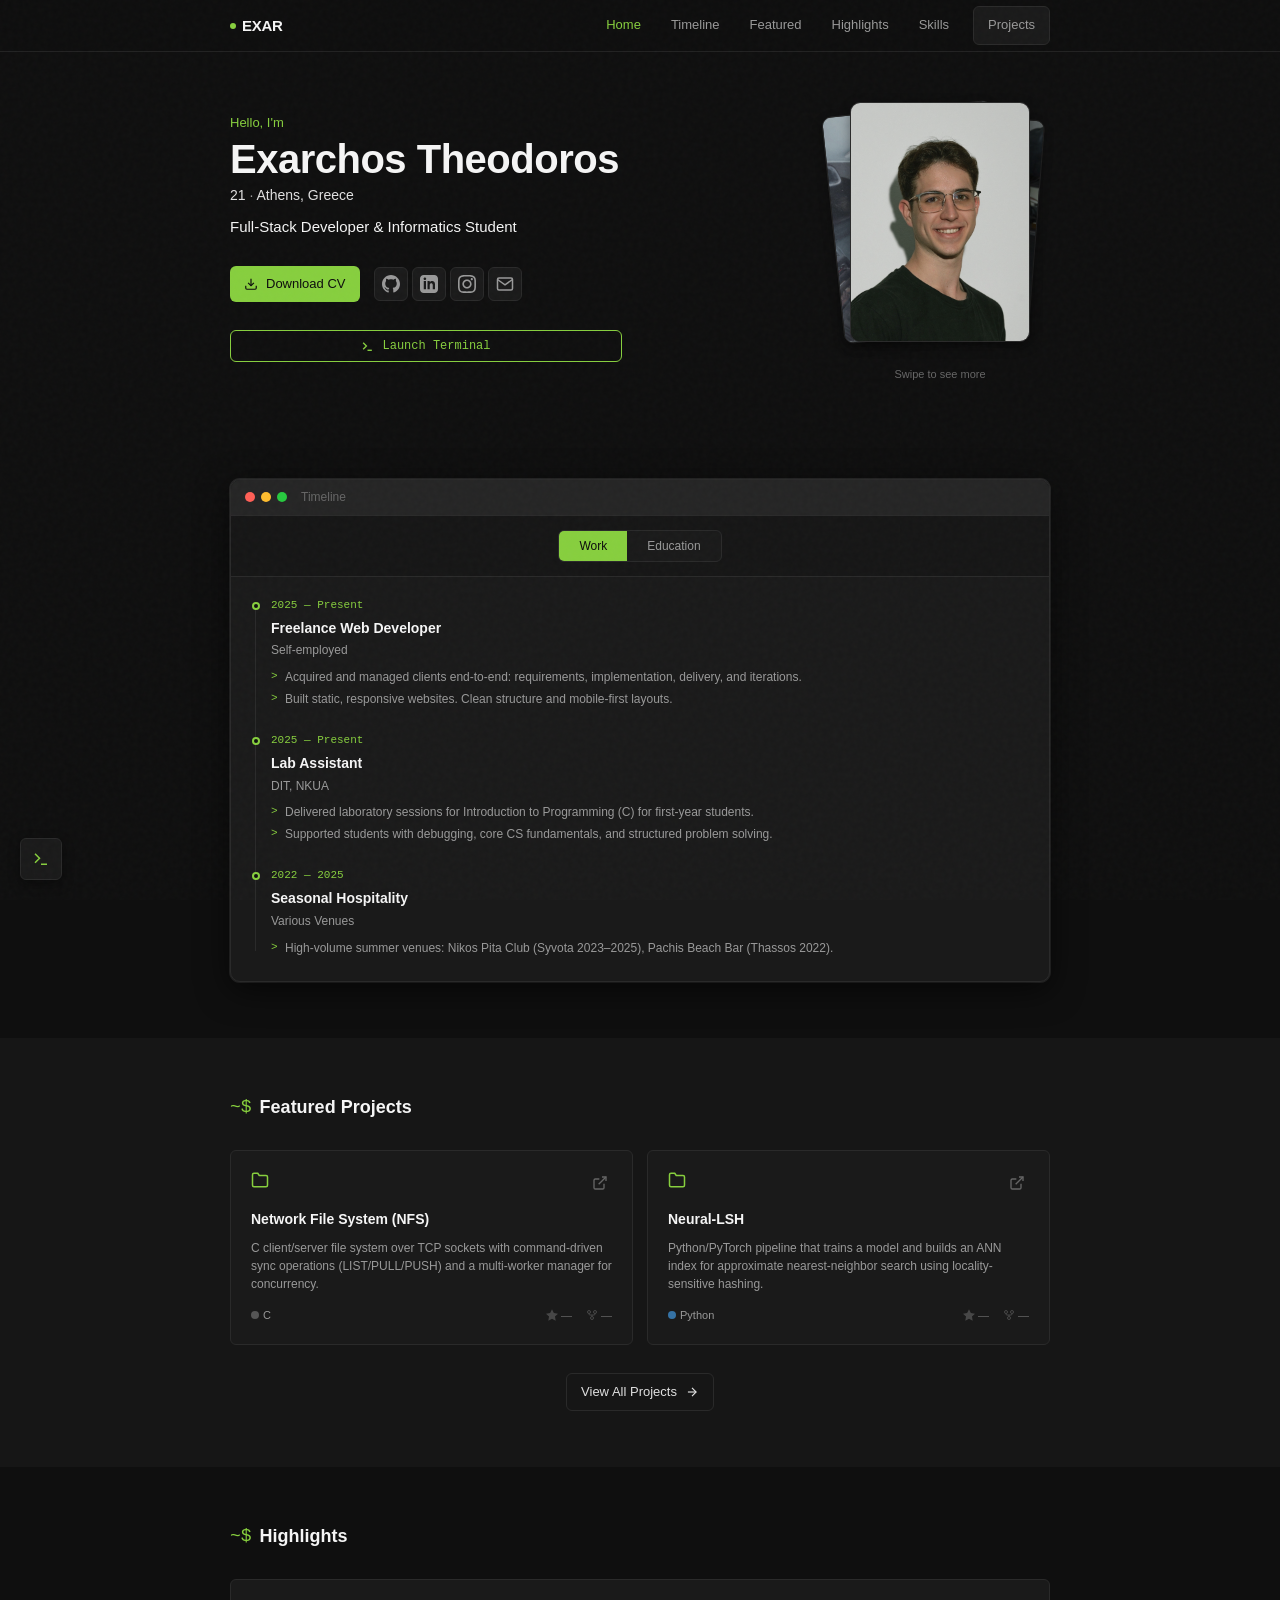
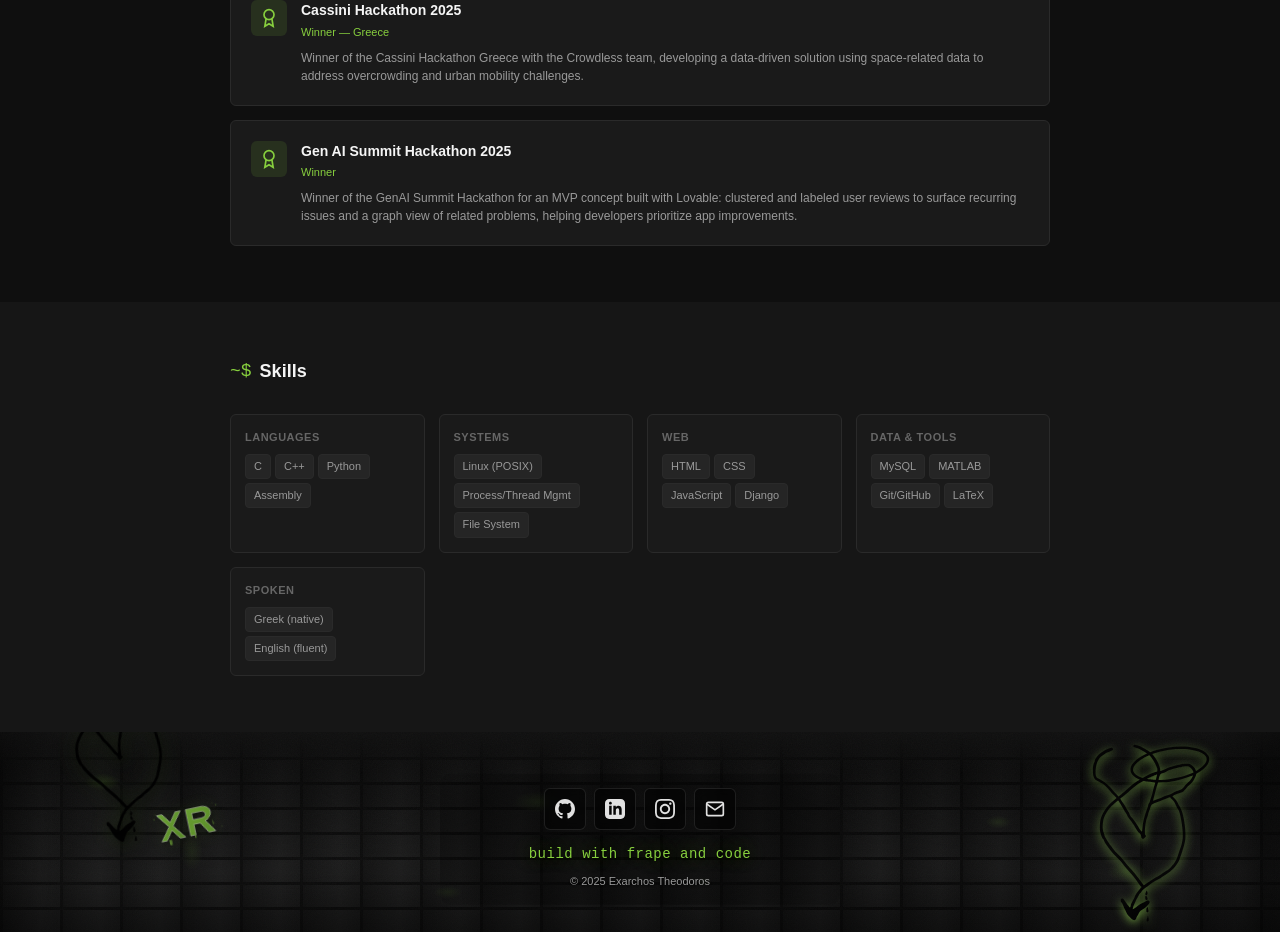
==== commit 04c53ca8: "small fixes (+ advirtise terminal more)" ====
--- a/index.html
+++ b/index.html
@@ -78,6 +78,13 @@
                                     </svg>
                                 </a>
                             </div>
+                            <button id="heroTerminalBtn" class="btn btn-terminal" type="button" aria-label="Launch terminal" style="margin-top: var(--space-md); width: 70%; justify-content: center;">
+                                <svg width="13" height="13" viewBox="0 0 24 24" fill="none" stroke="currentColor" stroke-width="2.5">
+                                    <polyline points="4 17 10 11 4 5"/>
+                                    <line x1="12" y1="19" x2="20" y2="19"/>
+                                </svg>
+                                Launch Terminal
+                            </button>
                         </div>
                     </div>
 
--- a/styles.css
+++ b/styles.css
@@ -83,6 +83,7 @@
 html {
     scroll-behavior: smooth;
     scroll-padding-top: calc(var(--nav-height) + var(--space-lg));
+    overflow-x: clip; /* contain card fly-off; clip ≠ hidden: no scroll container, position:fixed unaffected */
 }
 
 body {
@@ -353,6 +354,20 @@
 .btn-secondary:hover {
     border-color: var(--color-green);
     color: var(--color-green);
+}
+
+.btn-terminal {
+    background: transparent;
+    color: var(--color-green);
+    border: 1px solid var(--color-green);
+    font-family: var(--font-mono);
+    font-size: 12px;
+}
+
+.btn-terminal:hover {
+    background: var(--color-green-glow);
+    box-shadow: 0 0 14px var(--color-green-glow);
+    transform: translateY(-1px);
 }
 
 /* ============================================
@@ -1355,6 +1370,38 @@
     height: auto !important;
 }
 
+/* Resize handle */
+.terminal-resize-handle {
+    position: absolute;
+    right: 0;
+    bottom: 0;
+    width: 16px;
+    height: 16px;
+    cursor: nwse-resize;
+    z-index: 10;
+}
+
+.terminal-resize-handle::before {
+    content: '';
+    position: absolute;
+    right: 3px;
+    bottom: 3px;
+    width: 8px;
+    height: 8px;
+    border-right: 2px solid var(--color-text-muted);
+    border-bottom: 2px solid var(--color-text-muted);
+    opacity: 0.5;
+    transition: opacity var(--transition-fast);
+}
+
+.terminal-resize-handle:hover::before {
+    opacity: 1;
+}
+
+.terminal-window.minimized .terminal-resize-handle {
+    display: none;
+}
+
 .terminal-header {
     display: flex;
     align-items: center;
@@ -1461,6 +1508,16 @@
 .terminal-output .info { color: var(--color-text-secondary); }
 .terminal-output .link { color: var(--color-green); text-decoration: underline; cursor: pointer; }
 .terminal-output .ascii { color: var(--color-green); }
+
+.terminal-output .tree {
+    margin: 0;
+    white-space: pre;
+    overflow-x: auto;
+    letter-spacing: 0;
+    font-family: var(--font-mono);
+    font-size: 12px;
+    line-height: 1.4;
+}
 
 .terminal-input-line {
     display: flex;
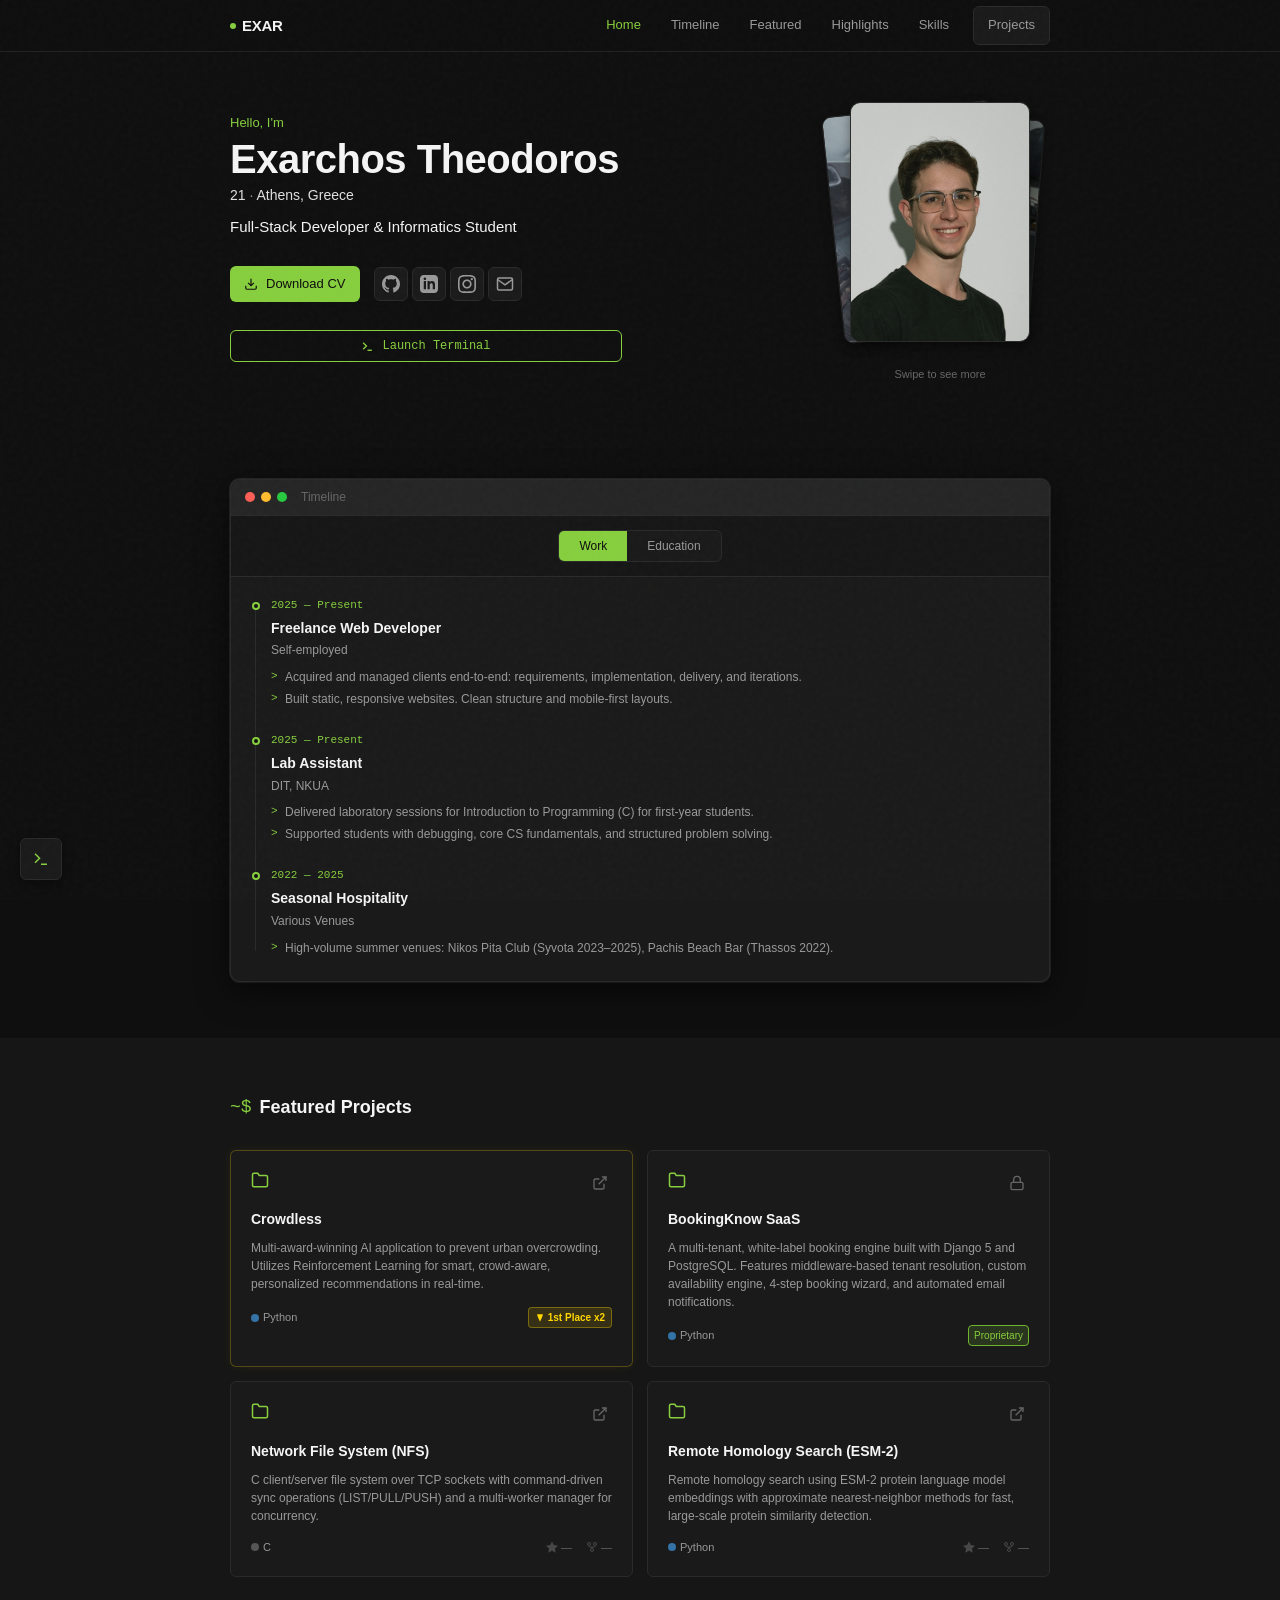
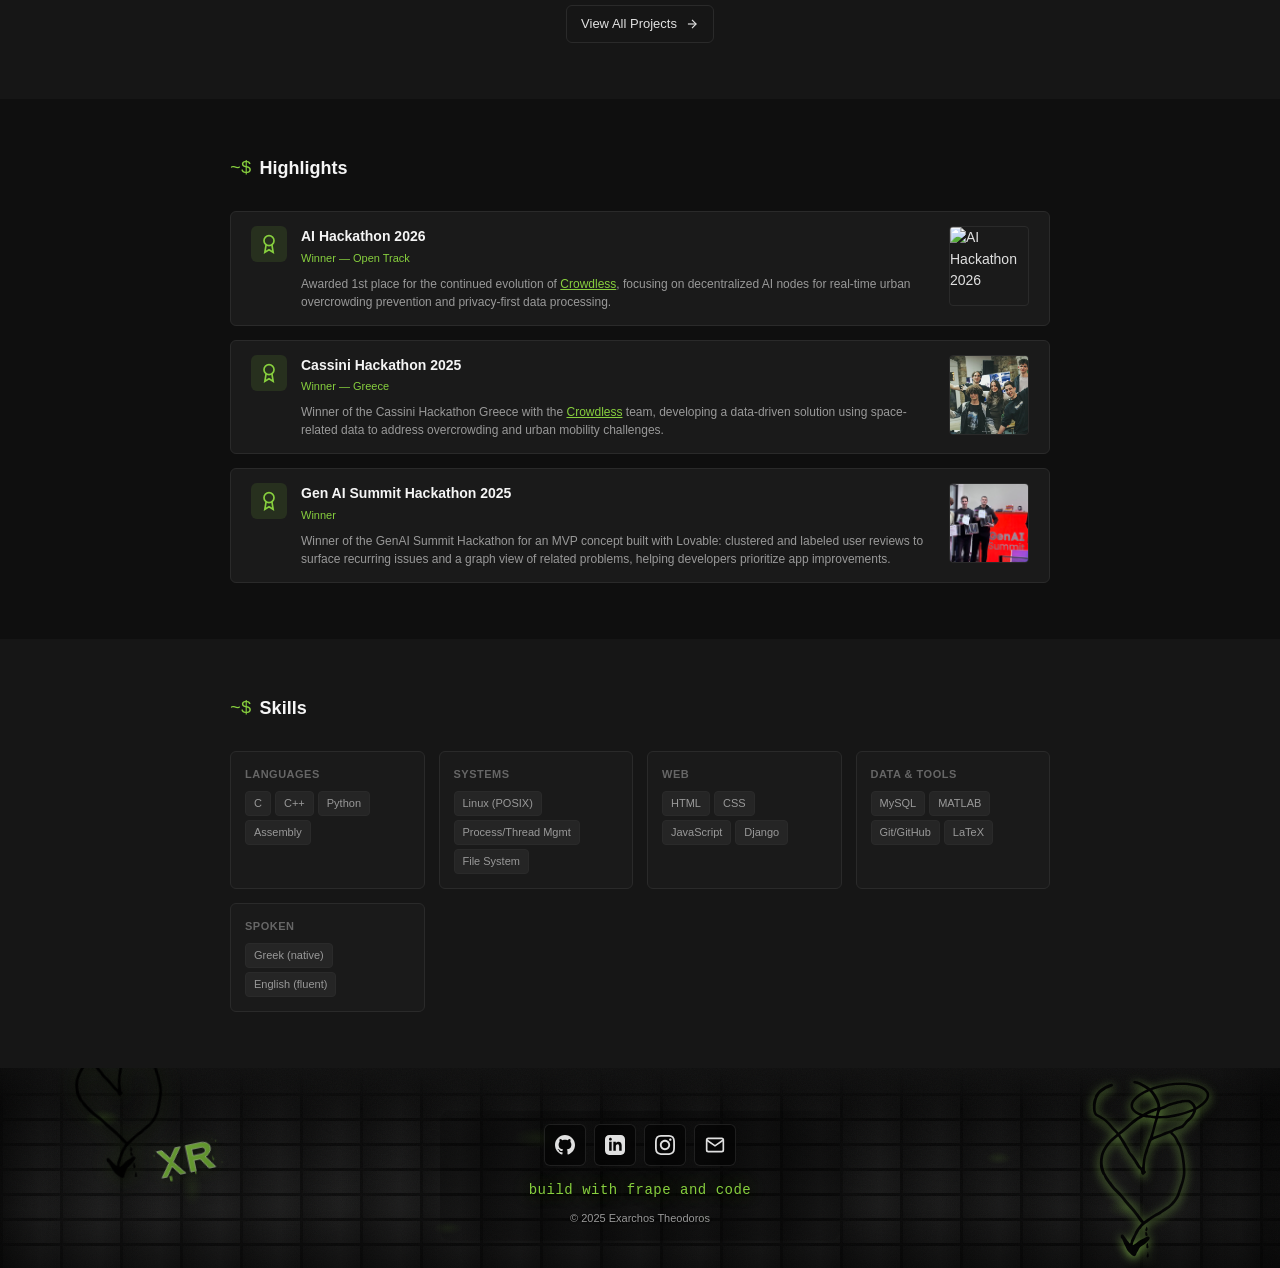
==== commit 478e67de: "update everything =-) maybe redo the highlights =-(" ====
--- a/index.html
+++ b/index.html
@@ -61,7 +61,7 @@
                                         <path d="M12 0c-6.626 0-12 5.373-12 12 0 5.302 3.438 9.8 8.207 11.387.599.111.793-.261.793-.577v-2.234c-3.338.726-4.033-1.416-4.033-1.416-.546-1.387-1.333-1.756-1.333-1.756-1.089-.745.083-.729.083-.729 1.205.084 1.839 1.237 1.839 1.237 1.07 1.834 2.807 1.304 3.492.997.107-.775.418-1.305.762-1.604-2.665-.305-5.467-1.334-5.467-5.931 0-1.311.469-2.381 1.236-3.221-.124-.303-.535-1.524.117-3.176 0 0 1.008-.322 3.301 1.23.957-.266 1.983-.399 3.003-.404 1.02.005 2.047.138 3.006.404 2.291-1.552 3.297-1.23 3.297-1.23.653 1.653.242 2.874.118 3.176.77.84 1.235 1.911 1.235 3.221 0 4.609-2.807 5.624-5.479 5.921.43.372.823 1.102.823 2.222v3.293c0 .319.192.694.801.576 4.765-1.589 8.199-6.086 8.199-11.386 0-6.627-5.373-12-12-12z"/>
                                     </svg>
                                 </a>
-                                <a href="https://www.linkedin.com/in/θεόδωρος-έξαρχος-08a770391/" target="_blank" rel="noopener noreferrer" class="social-link" aria-label="LinkedIn">
+                                <a href="https://www.linkedin.com/in/theodoros-exarchos-08a770391/" target="_blank" rel="noopener noreferrer" class="social-link" aria-label="LinkedIn">
                                     <svg width="18" height="18" viewBox="0 0 24 24" fill="currentColor">
                                         <path d="M19 0h-14c-2.761 0-5 2.239-5 5v14c0 2.761 2.239 5 5 5h14c2.762 0 5-2.239 5-5v-14c0-2.761-2.238-5-5-5zm-11 19h-3v-11h3v11zm-1.5-12.268c-.966 0-1.75-.79-1.75-1.764s.784-1.764 1.75-1.764 1.75.79 1.75 1.764-.783 1.764-1.75 1.764zm13.5 12.268h-3v-5.604c0-3.368-4-3.113-4 0v5.604h-3v-11h3v1.765c1.396-2.586 7-2.777 7 2.476v6.759z"/>
                                     </svg>
@@ -186,6 +186,60 @@
                     <span class="title-accent">~$</span> Featured Projects
                 </h2>
                 <div class="featured-grid">
+                    <article class="project-card winner" id="project-crowdless">
+                        <div class="project-header">
+                            <svg class="project-icon" width="18" height="18" viewBox="0 0 24 24"
+                                 fill="none" stroke="currentColor" stroke-width="2">
+                                <path d="M22 19a2 2 0 0 1-2 2H4a2 2 0 0 1-2-2V5a2 2 0 0 1 2-2h5l2 3h9a2 2 0 0 1 2 2z"/>
+                            </svg>
+                            <a href="https://crowdless.gr" target="_blank" rel="noopener noreferrer"
+                               class="project-link" aria-label="View Crowdless">
+                                <svg width="16" height="16" viewBox="0 0 24 24" fill="none"
+                                     stroke="currentColor" stroke-width="2">
+                                    <path d="M18 13v6a2 2 0 0 1-2 2H5a2 2 0 0 1-2-2V8a2 2 0 0 1 2-2h6"/>
+                                    <polyline points="15 3 21 3 21 9"/>
+                                    <line x1="10" y1="14" x2="21" y2="3"/>
+                                </svg>
+                            </a>
+                        </div>
+                        <h3 class="project-title">Crowdless</h3>
+                        <p class="project-desc">Multi-award-winning AI application to prevent urban overcrowding.
+                        Utilizes Reinforcement Learning for smart, crowd-aware, personalized
+                        recommendations in real-time.</p>
+                        <div class="project-meta">
+                            <span class="project-lang" data-lang="Python"><span class="lang-dot"></span>Python</span>
+                            <span class="badge-winner">
+                                <svg width="10" height="10" viewBox="0 0 24 24" fill="currentColor">
+                                    <path d="M5 3h14l-1.5 6H6.5L5 3zM6.5 9h11L12 21 6.5 9z"/>
+                                </svg>
+                                1st Place x2
+                            </span>
+                        </div>
+                    </article>
+                    <article class="project-card private" id="project-bookingknow">
+                        <div class="project-header">
+                            <svg class="project-icon" width="18" height="18" viewBox="0 0 24 24"
+                                 fill="none" stroke="currentColor" stroke-width="2">
+                                <path d="M22 19a2 2 0 0 1-2 2H4a2 2 0 0 1-2-2V5a2 2 0 0 1 2-2h5l2 3h9a2 2 0 0 1 2 2z"/>
+                            </svg>
+                            <a href="https://demo.bookingknow.com" target="_blank" rel="noopener noreferrer"
+                               class="project-link" aria-label="View live demo">
+                                <svg width="16" height="16" viewBox="0 0 24 24" fill="none"
+                                     stroke="currentColor" stroke-width="2">
+                                    <rect x="3" y="11" width="18" height="11" rx="2" ry="2"/>
+                                    <path d="M7 11V7a5 5 0 0 1 10 0v4"/>
+                                </svg>
+                            </a>
+                        </div>
+                        <h3 class="project-title">BookingKnow SaaS</h3>
+                        <p class="project-desc">A multi-tenant, white-label booking engine built with Django 5
+                        and PostgreSQL. Features middleware-based tenant resolution, custom availability engine,
+                        4-step booking wizard, and automated email notifications.</p>
+                        <div class="project-meta">
+                            <span class="project-lang" data-lang="Python"><span class="lang-dot"></span>Python</span>
+                            <span class="project-private-badge">Proprietary</span>
+                        </div>
+                    </article>
                     <article class="project-card" data-repo="EXARTeo/Network_File_System-NFS" id="project-nfs">
                         <div class="project-header">
                             <svg class="project-icon" width="18" height="18" viewBox="0 0 24 24" fill="none" stroke="currentColor" stroke-width="2">
@@ -215,12 +269,12 @@
                             </span>
                         </div>
                     </article>
-                    <article class="project-card" data-repo="EXARTeo/Neural-LSH" id="project-neural-lsh">
+                    <article class="project-card" data-repo="EXARTeo/Remote-Homology-Search-with-Approximate-Methods-ESM-2" id="project-remote-homology">
                         <div class="project-header">
                             <svg class="project-icon" width="18" height="18" viewBox="0 0 24 24" fill="none" stroke="currentColor" stroke-width="2">
                                 <path d="M22 19a2 2 0 0 1-2 2H4a2 2 0 0 1-2-2V5a2 2 0 0 1 2-2h5l2 3h9a2 2 0 0 1 2 2z"/>
                             </svg>
-                            <a href="https://github.com/EXARTeo/Neural-LSH" target="_blank" rel="noopener noreferrer" class="project-link" aria-label="View on GitHub">
+                            <a href="https://github.com/EXARTeo/Remote-Homology-Search-with-Approximate-Methods-ESM-2" target="_blank" rel="noopener noreferrer" class="project-link" aria-label="View on GitHub">
                                 <svg width="16" height="16" viewBox="0 0 24 24" fill="none" stroke="currentColor" stroke-width="2">
                                     <path d="M18 13v6a2 2 0 0 1-2 2H5a2 2 0 0 1-2-2V8a2 2 0 0 1 2-2h6"/>
                                     <polyline points="15 3 21 3 21 9"/>
@@ -228,8 +282,8 @@
                                 </svg>
                             </a>
                         </div>
-                        <h3 class="project-title">Neural-LSH</h3>
-                        <p class="project-desc">Python/PyTorch pipeline that trains a model and builds an ANN index for approximate nearest-neighbor search using locality-sensitive hashing.</p>
+                        <h3 class="project-title">Remote Homology Search (ESM-2)</h3>
+                        <p class="project-desc">Remote homology search using ESM-2 protein language model embeddings with approximate nearest-neighbor methods for fast, large-scale protein similarity detection.</p>
                         <div class="project-meta">
                             <span class="project-lang" data-lang="Python"><span class="lang-dot"></span>Python</span>
                             <span class="project-stats">
@@ -272,10 +326,11 @@
                             </svg>
                         </div>
                         <div class="highlight-content">
-                            <h3 class="highlight-title">Cassini Hackathon 2025</h3>
-                            <p class="highlight-subtitle">Winner — Greece</p>
-                            <p class="highlight-desc">Winner of the Cassini Hackathon Greece with the Crowdless team, developing a data-driven solution using space-related data to address overcrowding and urban mobility challenges.</p>
-                        </div>
+                            <h3 class="highlight-title">AI Hackathon 2026</h3>
+                            <p class="highlight-subtitle">Winner — Open Track</p>
+                            <p class="highlight-desc">Awarded 1st place for the continued evolution of <a href="https://crowdless.gr" target="_blank" rel="noopener noreferrer" style="color: var(--color-green);">Crowdless</a>, focusing on decentralized AI nodes for real-time urban overcrowding prevention and privacy-first data processing.</p>
+                        </div>
+                        <img src="assets/highlights/AI_Hackathon.jpg" alt="AI Hackathon 2026" class="highlight-img" loading="lazy">
                     </article>
                     <article class="highlight-card">
                         <div class="highlight-badge">
@@ -285,10 +340,25 @@
                             </svg>
                         </div>
                         <div class="highlight-content">
+                            <h3 class="highlight-title">Cassini Hackathon 2025</h3>
+                            <p class="highlight-subtitle">Winner — Greece</p>
+                            <p class="highlight-desc">Winner of the Cassini Hackathon Greece with the <a href="https://crowdless.gr" target="_blank" rel="noopener noreferrer" style="color: var(--color-green);">Crowdless</a> team, developing a data-driven solution using space-related data to address overcrowding and urban mobility challenges.</p>
+                        </div>
+                        <img src="assets/highlights/Cassini_Hackathon.png" alt="Cassini Hackathon 2025" class="highlight-img" loading="lazy">
+                    </article>
+                    <article class="highlight-card">
+                        <div class="highlight-badge">
+                            <svg width="20" height="20" viewBox="0 0 24 24" fill="none" stroke="currentColor" stroke-width="2">
+                                <circle cx="12" cy="8" r="6"/>
+                                <path d="M15.477 12.89 17 22l-5-3-5 3 1.523-9.11"/>
+                            </svg>
+                        </div>
+                        <div class="highlight-content">
                             <h3 class="highlight-title">Gen AI Summit Hackathon 2025</h3>
                             <p class="highlight-subtitle">Winner</p>
                             <p class="highlight-desc">Winner of the GenAI Summit Hackathon for an MVP concept built with Lovable: clustered and labeled user reviews to surface recurring issues and a graph view of related problems, helping developers prioritize app improvements.</p>
                         </div>
+                        <img src="assets/highlights/Gen_AI.png" alt="Gen AI Summit Hackathon 2025" class="highlight-img" loading="lazy">
                     </article>
                 </div>
             </div>
@@ -375,7 +445,7 @@
                             <path d="M12 0c-6.626 0-12 5.373-12 12 0 5.302 3.438 9.8 8.207 11.387.599.111.793-.261.793-.577v-2.234c-3.338.726-4.033-1.416-4.033-1.416-.546-1.387-1.333-1.756-1.333-1.756-1.089-.745.083-.729.083-.729 1.205.084 1.839 1.237 1.839 1.237 1.07 1.834 2.807 1.304 3.492.997.107-.775.418-1.305.762-1.604-2.665-.305-5.467-1.334-5.467-5.931 0-1.311.469-2.381 1.236-3.221-.124-.303-.535-1.524.117-3.176 0 0 1.008-.322 3.301 1.23.957-.266 1.983-.399 3.003-.404 1.02.005 2.047.138 3.006.404 2.291-1.552 3.297-1.23 3.297-1.23.653 1.653.242 2.874.118 3.176.77.84 1.235 1.911 1.235 3.221 0 4.609-2.807 5.624-5.479 5.921.43.372.823 1.102.823 2.222v3.293c0 .319.192.694.801.576 4.765-1.589 8.199-6.086 8.199-11.386 0-6.627-5.373-12-12-12z"/>
                         </svg>
                     </a>
-                    <a href="https://www.linkedin.com/in/θεόδωρος-έξαρχος-08a770391/" target="_blank" rel="noopener noreferrer" aria-label="LinkedIn">
+                    <a href="https://www.linkedin.com/in/theodoros-exarchos-08a770391/" target="_blank" rel="noopener noreferrer" aria-label="LinkedIn">
                         <svg width="20" height="20" viewBox="0 0 24 24" fill="currentColor">
                             <path d="M19 0h-14c-2.761 0-5 2.239-5 5v14c0 2.761 2.239 5 5 5h14c2.762 0 5-2.239 5-5v-14c0-2.761-2.238-5-5-5zm-11 19h-3v-11h3v11zm-1.5-12.268c-.966 0-1.75-.79-1.75-1.764s.784-1.764 1.75-1.764 1.75.79 1.75 1.764-.783 1.764-1.75 1.764zm13.5 12.268h-3v-5.604c0-3.368-4-3.113-4 0v5.604h-3v-11h3v1.765c1.396-2.586 7-2.777 7 2.476v6.759z"/>
                         </svg>
--- a/styles.css
+++ b/styles.css
@@ -950,6 +950,11 @@
     color: var(--color-green);
 }
 
+.highlight-content {
+    flex: 1;
+    min-width: 0;
+}
+
 .highlight-title {
     font-size: 14px;
     font-weight: 600;
@@ -968,6 +973,21 @@
     font-size: 12px;
     color: var(--color-text-secondary);
     line-height: 1.5;
+}
+
+.highlight-img {
+    flex-shrink: 0;
+    width: 80px;
+    height: 80px;
+    border-radius: var(--radius-sm);
+    border: 1px solid var(--color-border);
+    object-fit: cover;
+    margin-left: auto;
+}
+
+/* Compact highlights for 3+ items */
+.highlights-grid > .highlight-card {
+    padding: var(--space-md) var(--space-lg);
 }
 
 /* ============================================
@@ -1740,10 +1760,6 @@
     color: var(--color-text-secondary);
     line-height: 1.4;
     margin-bottom: var(--space-sm);
-    display: -webkit-box;
-    -webkit-line-clamp: 2;
-    -webkit-box-orient: vertical;
-    overflow: hidden;
 }
 
 .repo-meta {
@@ -1837,6 +1853,111 @@
         width: 100%;
         justify-content: space-between;
     }
+
+    .projects-toggle .toggle-btn {
+        flex: 1;
+        text-align: center;
+        font-size: 11px;
+        padding: var(--space-sm);
+    }
+}
+
+/* Projects category toggle */
+.projects-toggle {
+    display: flex;
+    background: var(--color-bg-card);
+    border: 1px solid var(--color-border);
+    border-radius: var(--radius-md);
+    overflow: hidden;
+    margin-bottom: var(--space-lg);
+}
+
+/* View containers */
+.projects-view { display: none; }
+.projects-view.active {
+    display: block;
+    animation: flickerIn 0.25s ease-out;
+}
+
+/* Proprietary badge */
+.repo-proprietary-badge {
+    font-size: 10px;
+    padding: 2px 5px;
+    background: rgba(135, 207, 62, 0.15);
+    border: 1px solid var(--color-green-dim);
+    border-radius: var(--radius-sm);
+    color: var(--color-green);
+    font-weight: 400;
+}
+
+/* Private notice banner */
+.private-notice {
+    font-size: 12px;
+    color: var(--color-text-secondary);
+    margin-bottom: var(--space-lg);
+    padding: var(--space-md);
+    background: var(--color-bg-elevated);
+    border: 1px solid var(--color-border);
+    border-radius: var(--radius-md);
+    border-left: 3px solid var(--color-green);
+}
+
+/* Tech stack tags */
+.repo-tech-stack { display: flex; flex-wrap: wrap; gap: 4px; }
+.tech-tag {
+    font-size: 10px;
+    padding: 1px 6px;
+    background: var(--color-surface);
+    border: 1px solid var(--color-border);
+    border-radius: var(--radius-sm);
+    color: var(--color-text-secondary);
+}
+
+/* Winner badge */
+.badge-winner {
+    display: inline-flex;
+    align-items: center;
+    gap: 3px;
+    font-size: 10px;
+    padding: 2px 6px;
+    background: rgba(255, 215, 0, 0.12);
+    border: 1px solid rgba(255, 215, 0, 0.35);
+    border-radius: var(--radius-sm);
+    color: #ffd700;
+    font-weight: 600;
+}
+
+/* Winner card glow */
+.project-card.winner {
+    border-color: rgba(255, 215, 0, 0.25);
+    box-shadow: 0 0 12px rgba(255, 215, 0, 0.06);
+}
+.project-card.winner:hover {
+    border-color: rgba(255, 215, 0, 0.5);
+    box-shadow: 0 0 20px rgba(255, 215, 0, 0.1);
+}
+
+.repo-card.winner-card {
+    border-color: rgba(255, 215, 0, 0.25);
+    box-shadow: 0 0 12px rgba(255, 215, 0, 0.06);
+}
+.repo-card.winner-card:hover {
+    border-color: rgba(255, 215, 0, 0.5);
+    box-shadow: 0 0 20px rgba(255, 215, 0, 0.1);
+}
+
+/* Demo link accent */
+.demo-link { color: var(--color-green); }
+
+/* Homepage private card badge */
+.project-private-badge {
+    font-size: 10px;
+    padding: 2px 5px;
+    background: rgba(135, 207, 62, 0.15);
+    border: 1px solid var(--color-green-dim);
+    border-radius: var(--radius-sm);
+    color: var(--color-green);
+    font-weight: 400;
 }
 
 /* ============================================
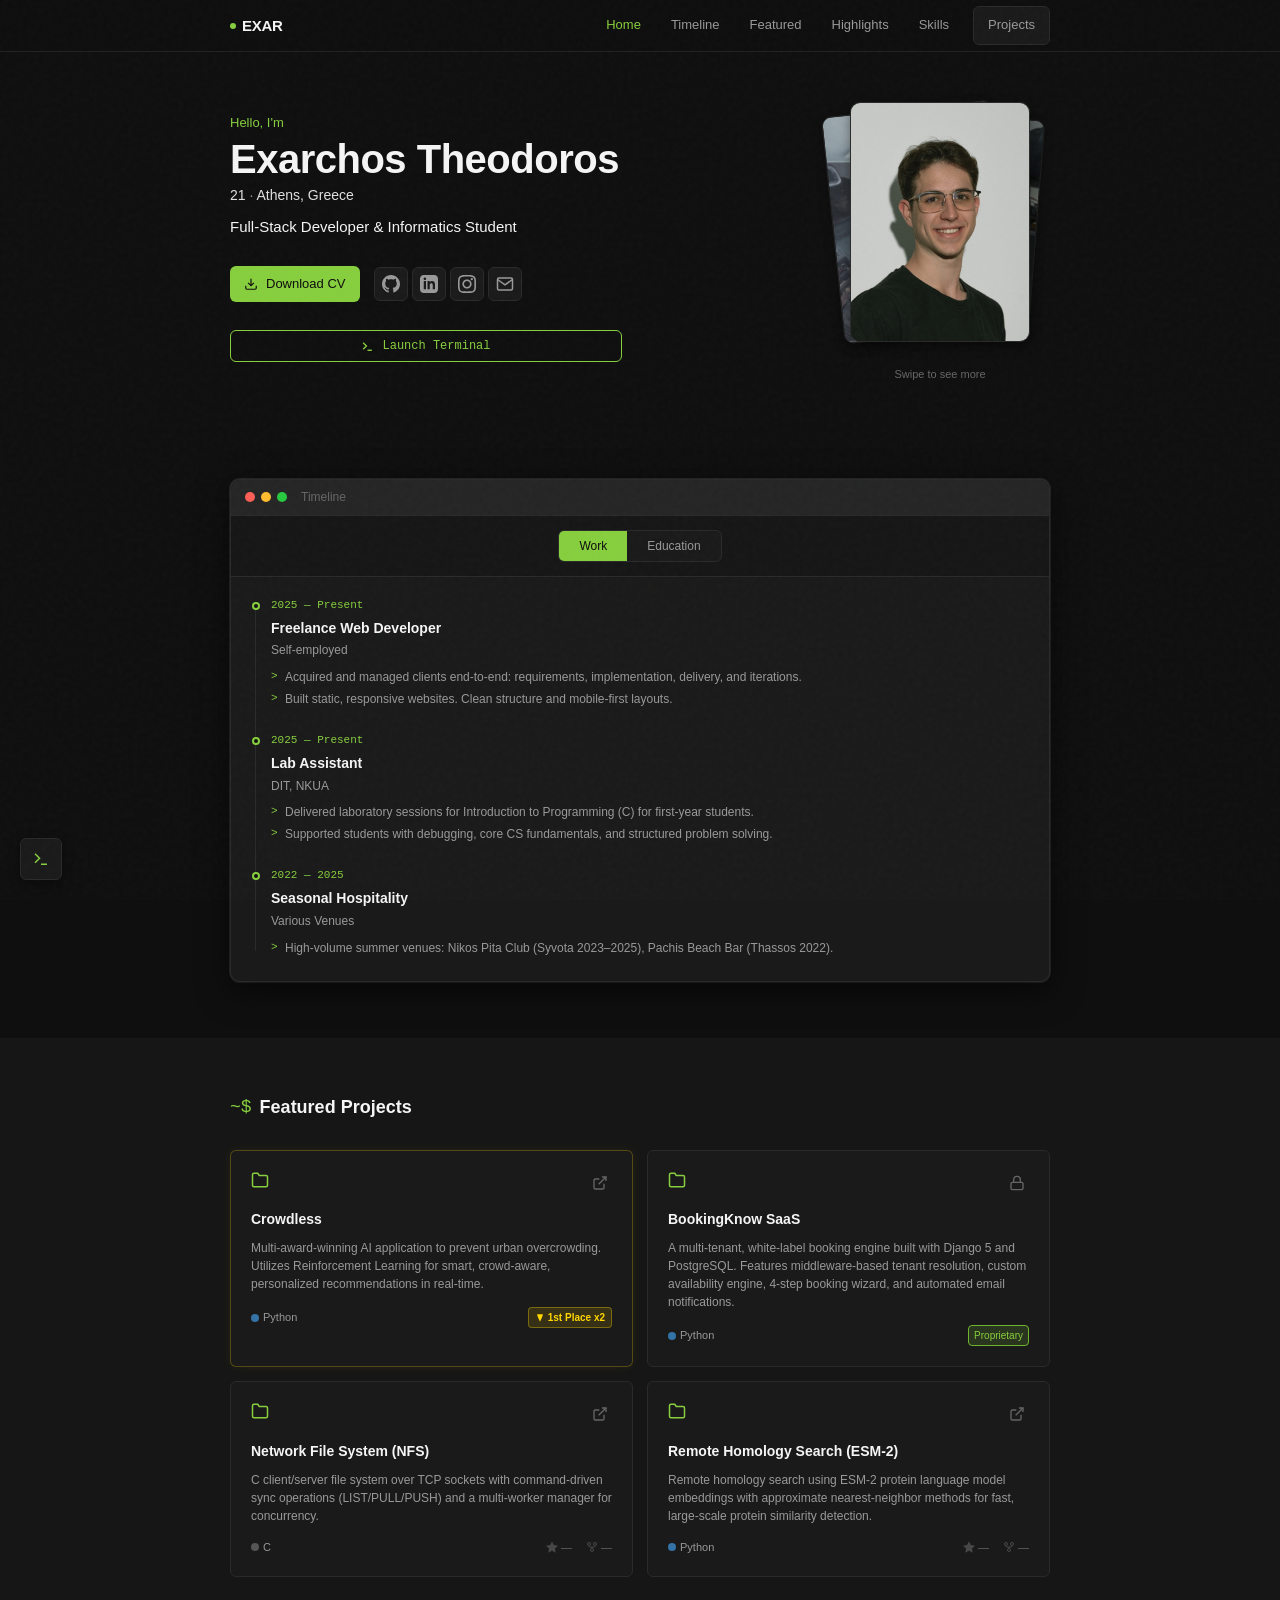
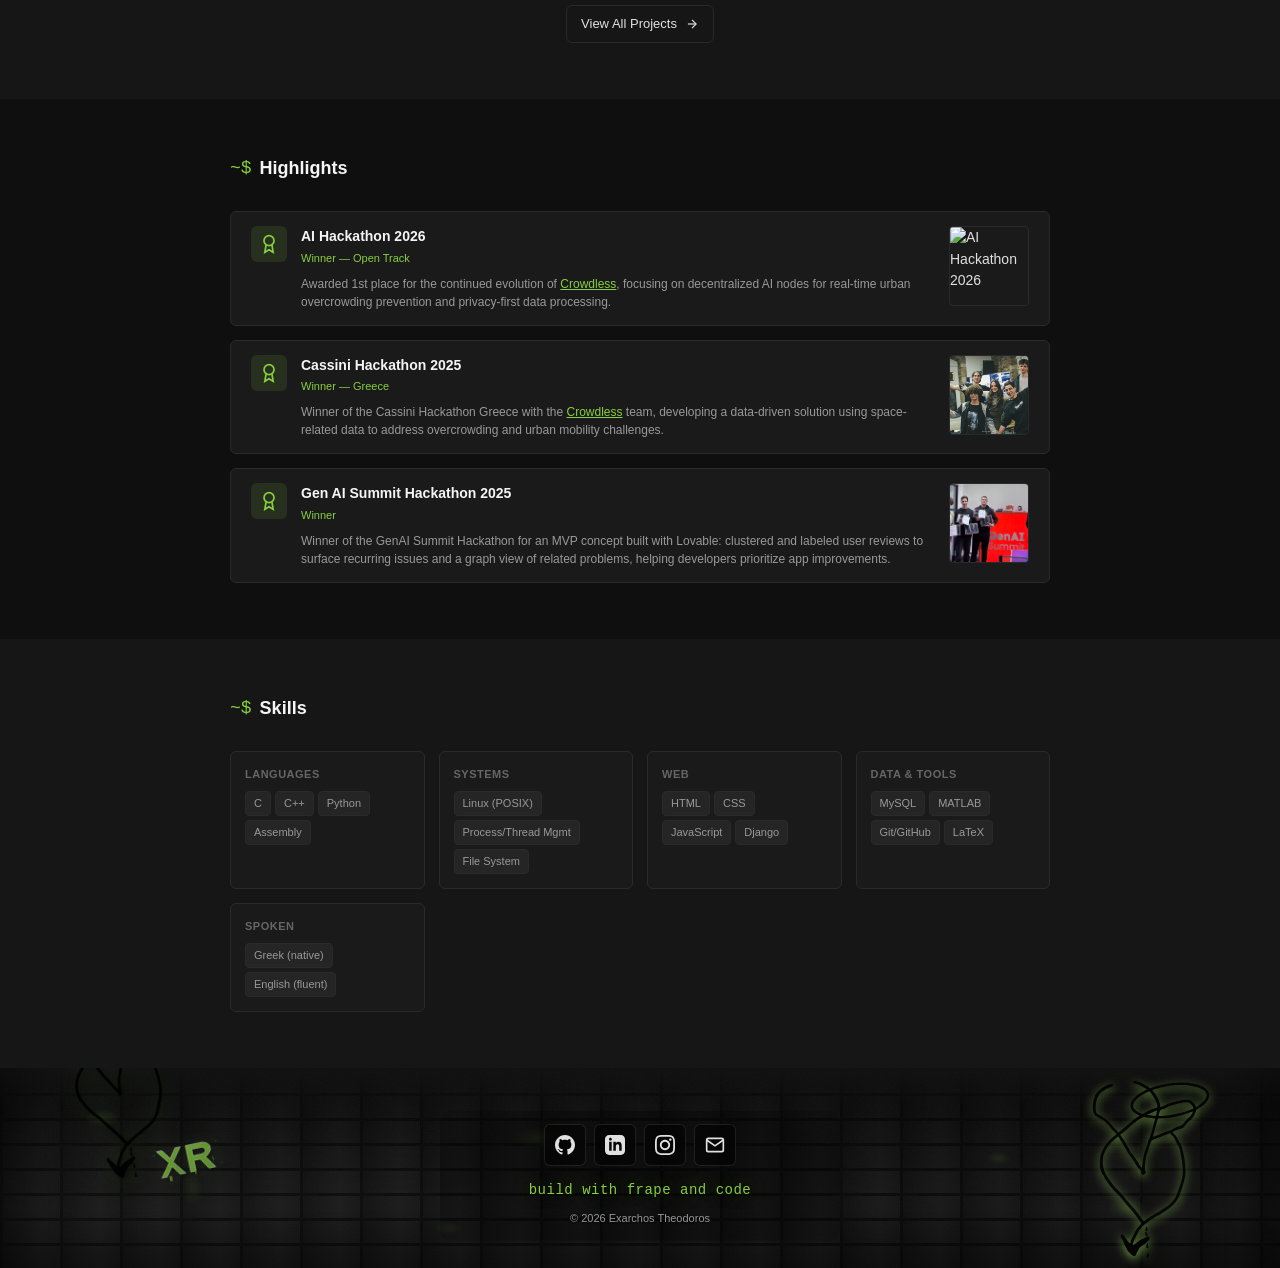
==== commit 84a8d1dc: "copyrightYear and linkedin fixed" ====
--- a/index.html
+++ b/index.html
@@ -463,7 +463,7 @@
                     </a>
                 </div>
                 <p class="footer-tagline">build with frape and code</p>
-                <p class="footer-copy">&copy; 2025 Exarchos Theodoros</p>
+                <p class="footer-copy">&copy; <span id="copyrightYear"></span> Exarchos Theodoros</p>
             </div>
         </div>
     </footer>
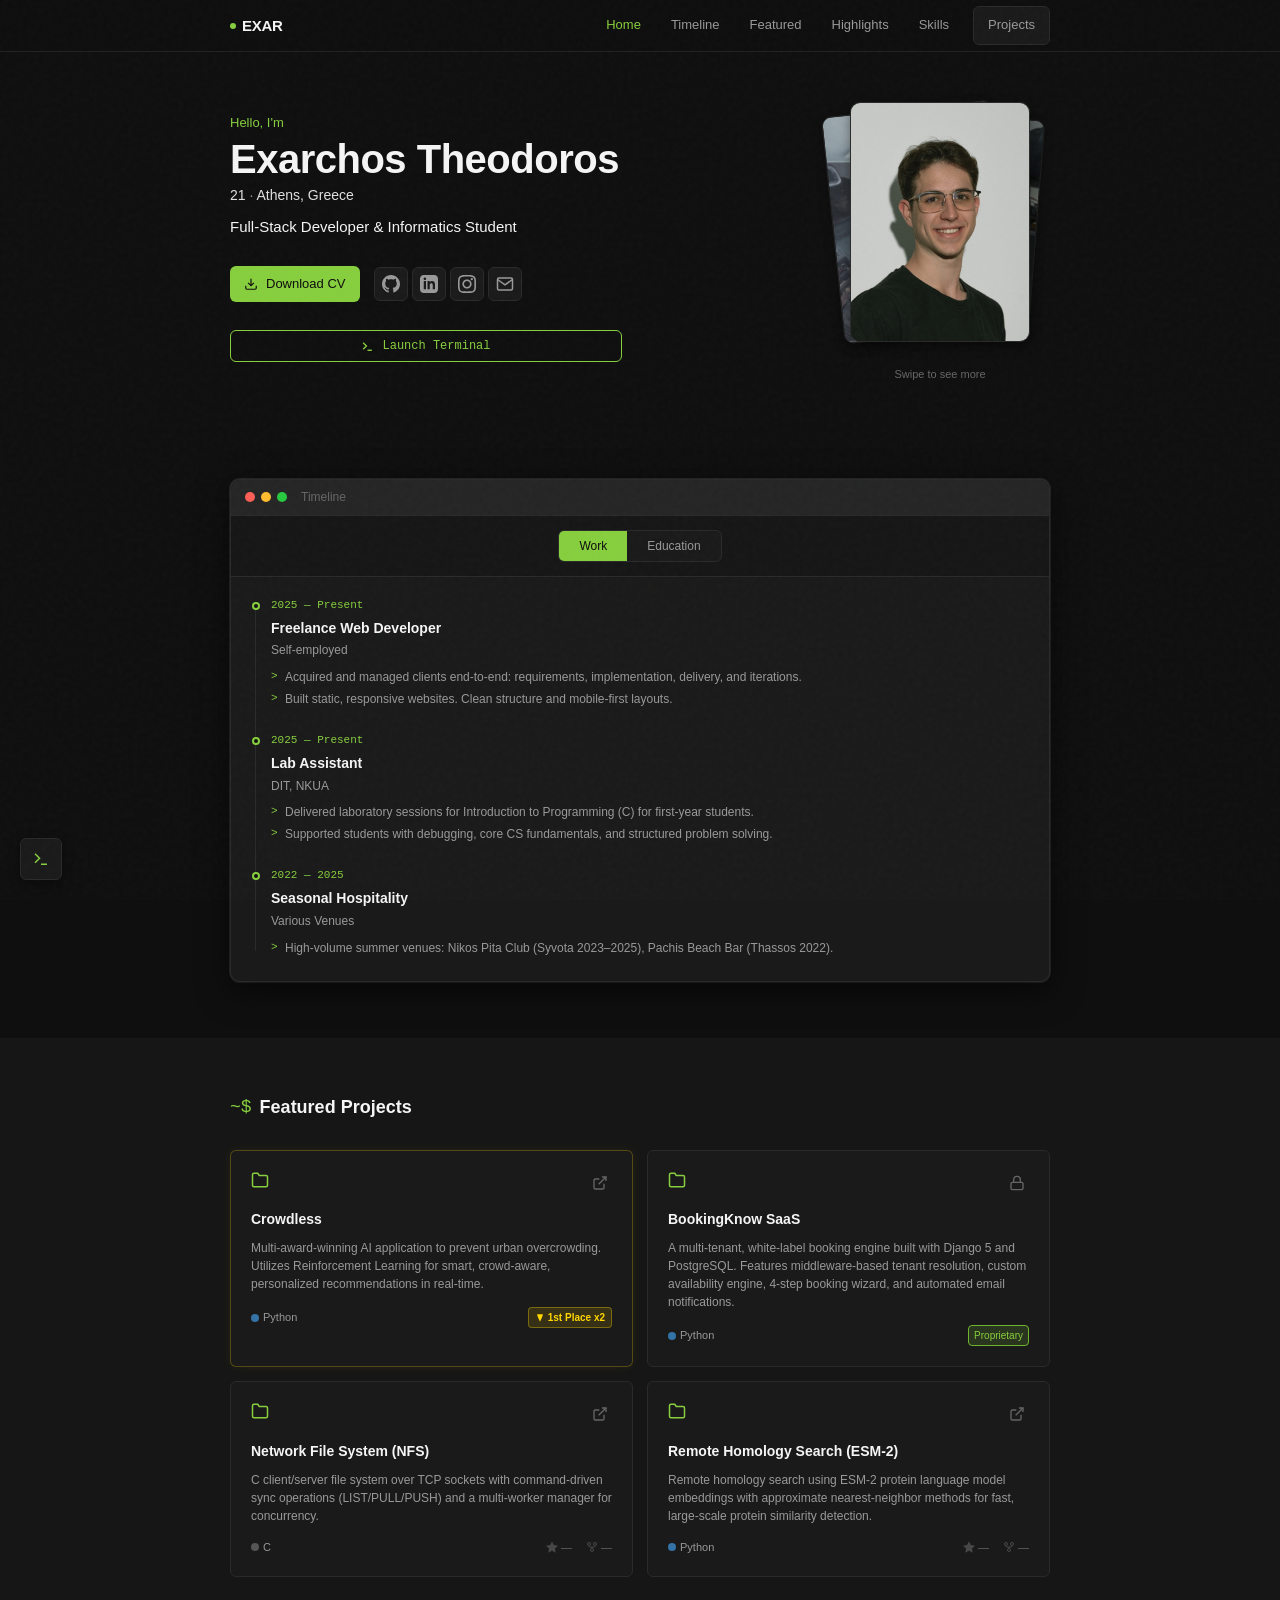
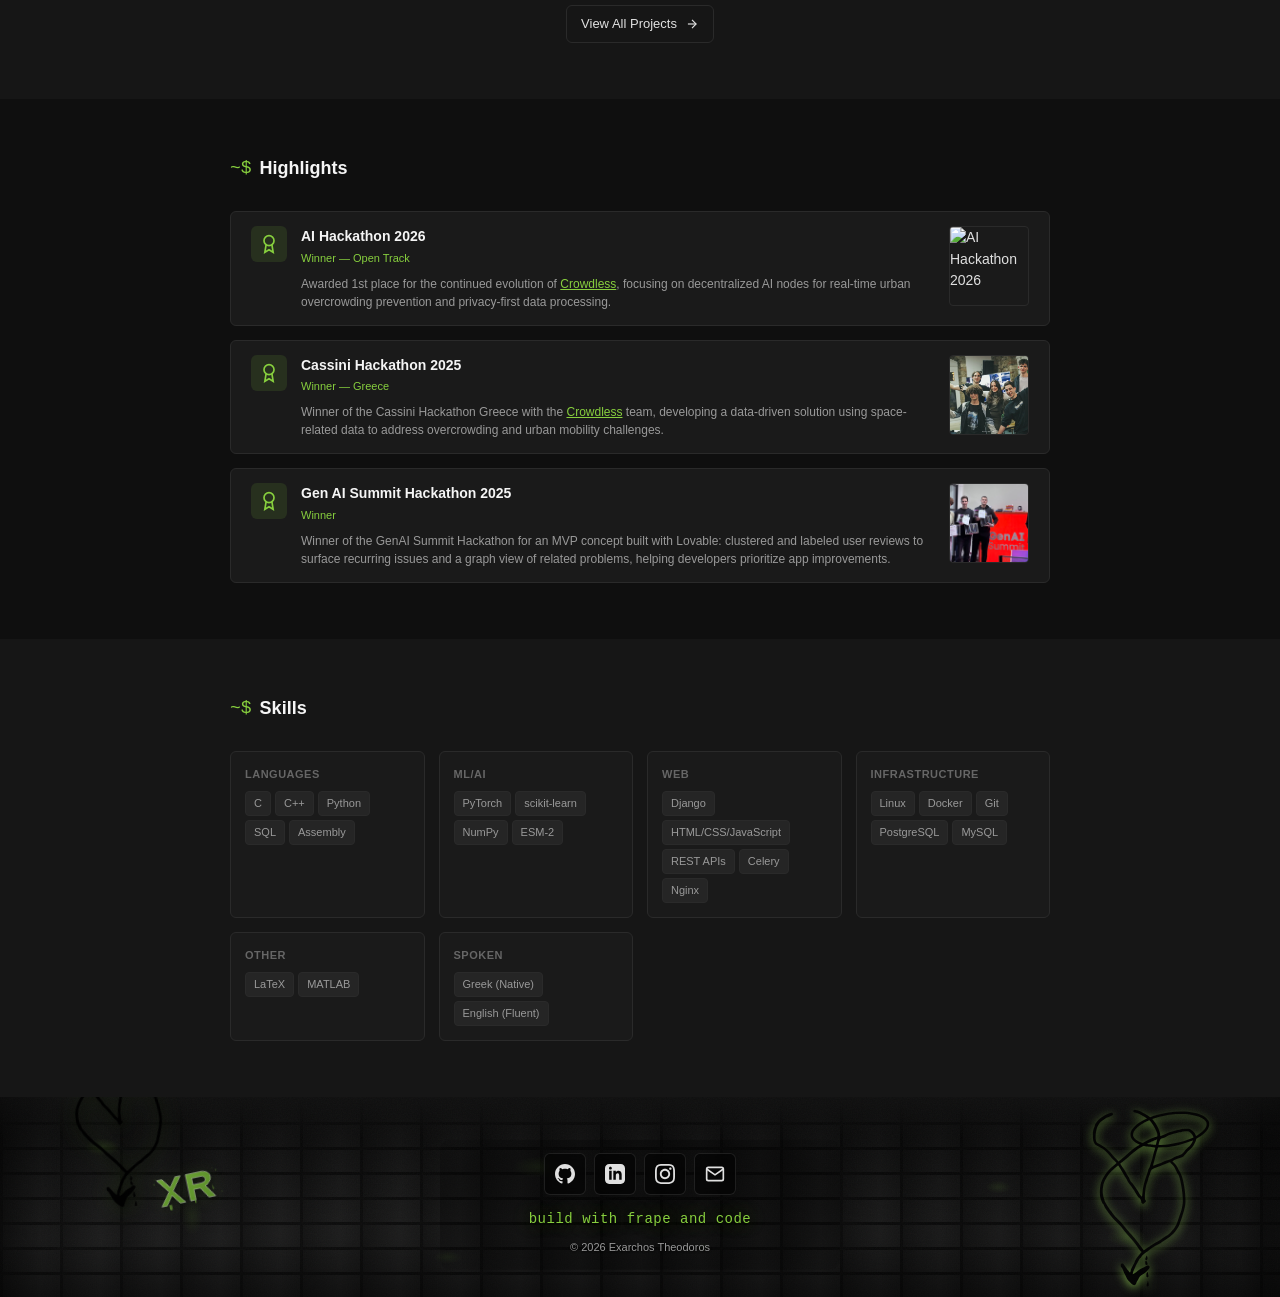
==== commit 1ce8d248: "new skills" ====
--- a/index.html
+++ b/index.html
@@ -377,40 +377,51 @@
                             <span class="skill-tag">C</span>
                             <span class="skill-tag">C++</span>
                             <span class="skill-tag">Python</span>
+                            <span class="skill-tag">SQL</span>
                             <span class="skill-tag">Assembly</span>
                         </div>
                     </div>
                     <div class="skill-group">
-                        <h3 class="skill-label">Systems</h3>
+                        <h3 class="skill-label">ML/AI</h3>
                         <div class="skill-tags">
-                            <span class="skill-tag">Linux (POSIX)</span>
-                            <span class="skill-tag">Process/Thread Mgmt</span>
-                            <span class="skill-tag">File System</span>
+                            <span class="skill-tag">PyTorch</span>
+                            <span class="skill-tag">scikit-learn</span>
+                            <span class="skill-tag">NumPy</span>
+                            <span class="skill-tag">ESM-2</span>
                         </div>
                     </div>
                     <div class="skill-group">
                         <h3 class="skill-label">Web</h3>
                         <div class="skill-tags">
-                            <span class="skill-tag">HTML</span>
-                            <span class="skill-tag">CSS</span>
-                            <span class="skill-tag">JavaScript</span>
                             <span class="skill-tag">Django</span>
+                            <span class="skill-tag">HTML/CSS/JavaScript</span>
+                            <span class="skill-tag">REST APIs</span>
+                            <span class="skill-tag">Celery</span>
+                            <span class="skill-tag">Nginx</span>
                         </div>
                     </div>
                     <div class="skill-group">
-                        <h3 class="skill-label">Data & Tools</h3>
+                        <h3 class="skill-label">Infrastructure</h3>
                         <div class="skill-tags">
+                            <span class="skill-tag">Linux</span>
+                            <span class="skill-tag">Docker</span>
+                            <span class="skill-tag">Git</span>
+                            <span class="skill-tag">PostgreSQL</span>
                             <span class="skill-tag">MySQL</span>
+                        </div>
+                    </div>
+                    <div class="skill-group">
+                        <h3 class="skill-label">Other</h3>
+                        <div class="skill-tags">
+                            <span class="skill-tag">LaTeX</span>
                             <span class="skill-tag">MATLAB</span>
-                            <span class="skill-tag">Git/GitHub</span>
-                            <span class="skill-tag">LaTeX</span>
                         </div>
                     </div>
                     <div class="skill-group">
                         <h3 class="skill-label">Spoken</h3>
                         <div class="skill-tags">
-                            <span class="skill-tag">Greek (native)</span>
-                            <span class="skill-tag">English (fluent)</span>
+                            <span class="skill-tag">Greek (Native)</span>
+                            <span class="skill-tag">English (Fluent)</span>
                         </div>
                     </div>
                 </div>
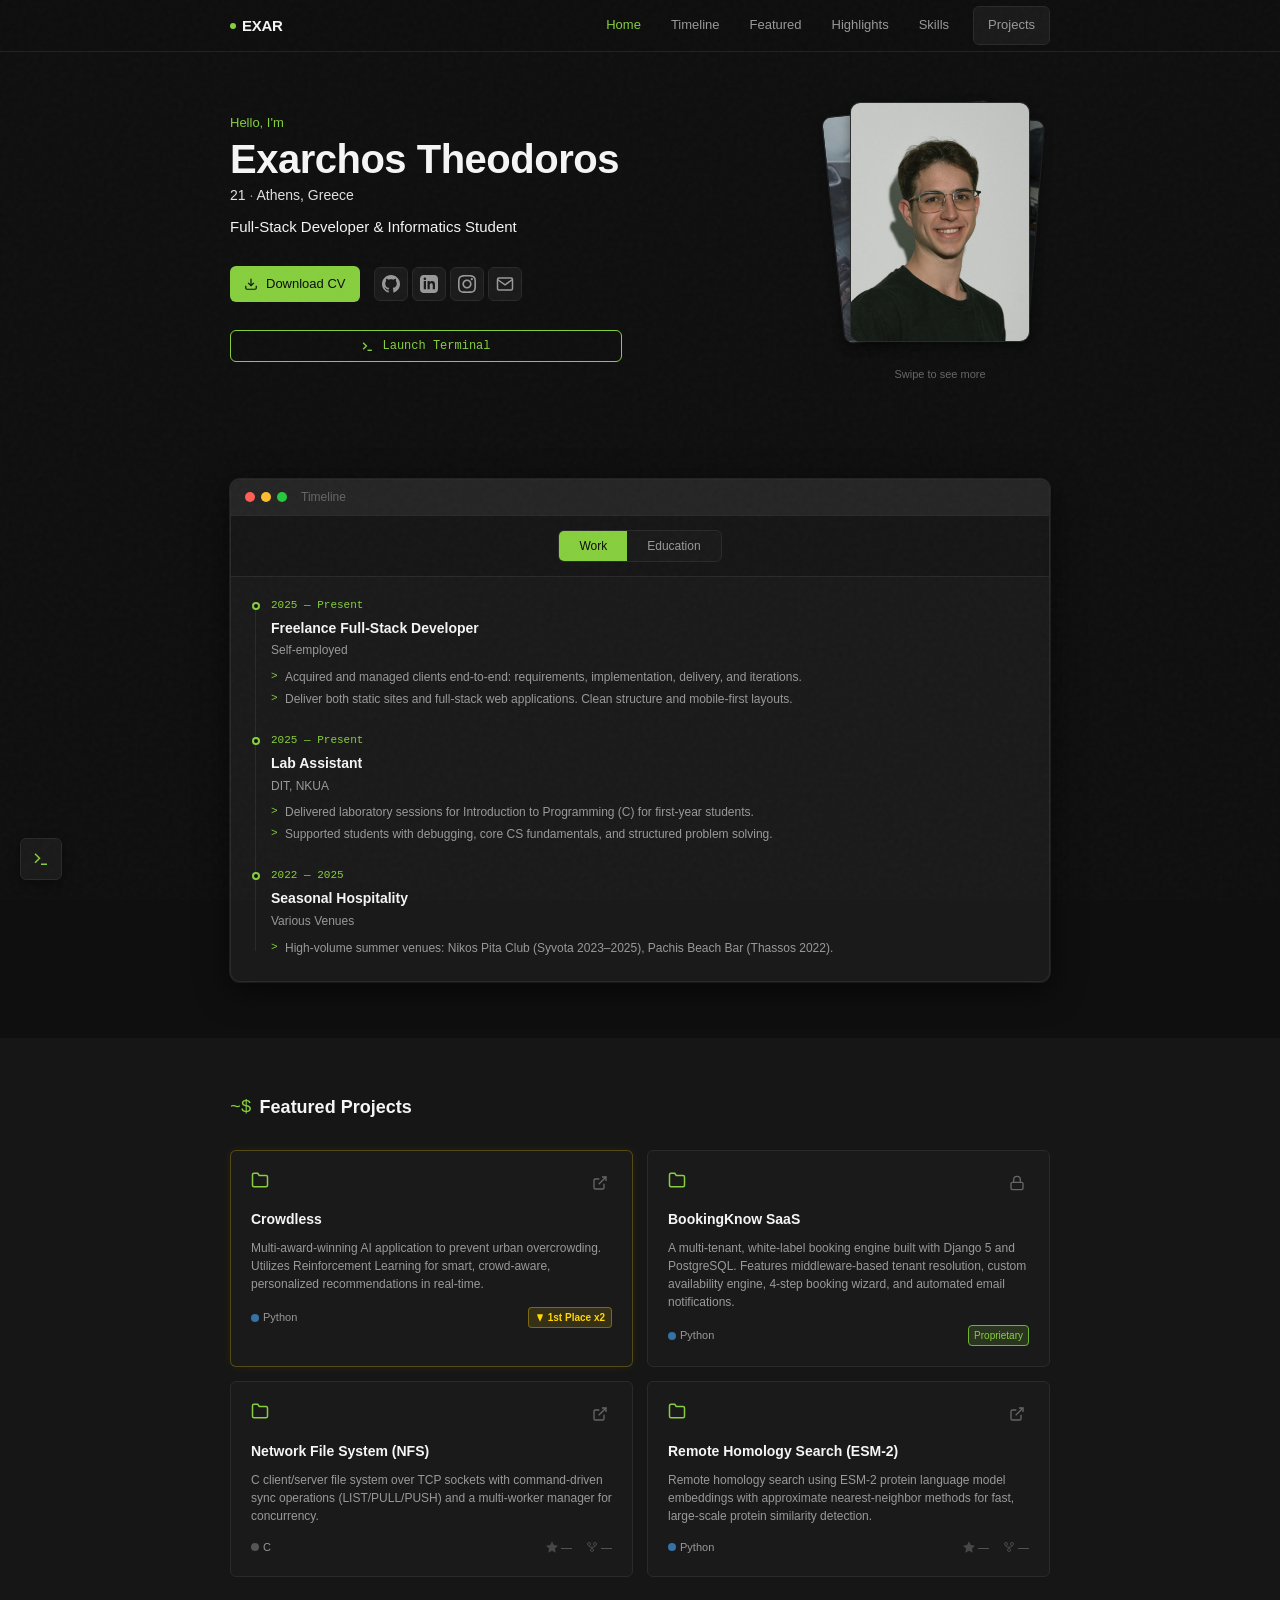
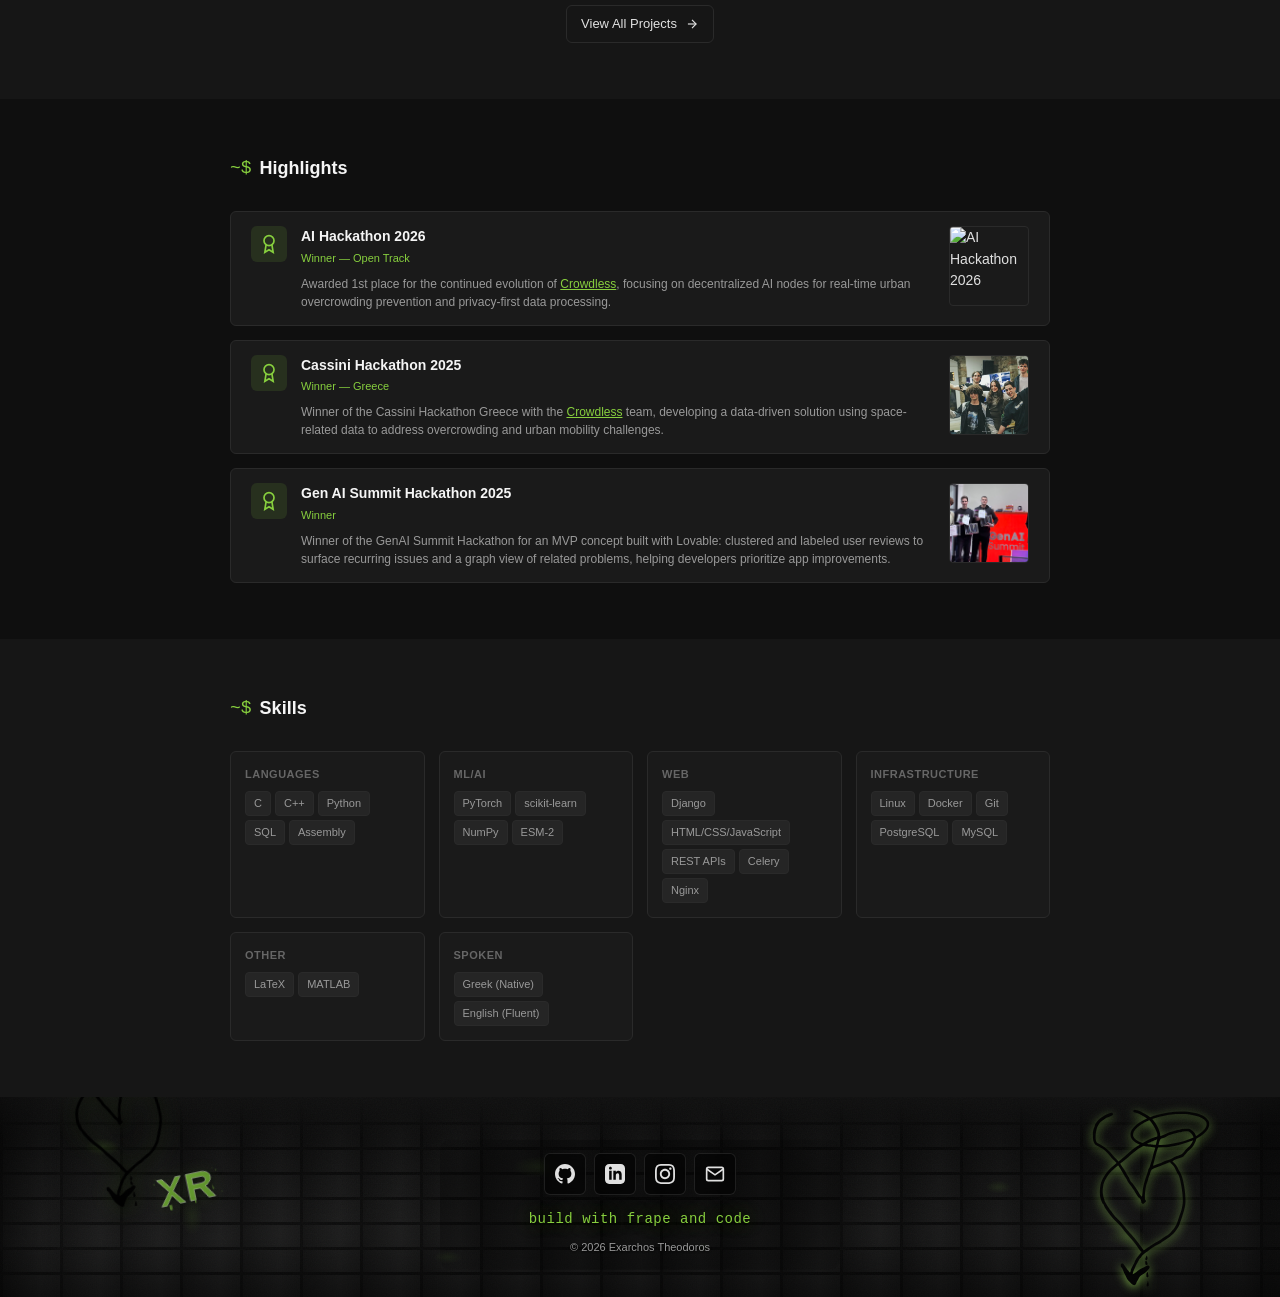
==== commit 236fa774: "Freelance Full-Stack Developer update" ====
--- a/index.html
+++ b/index.html
@@ -131,11 +131,11 @@
                                 <article class="timeline-item">
                                     <div class="timeline-marker"></div>
                                     <div class="timeline-date">2025 — Present</div>
-                                    <h3 class="timeline-role">Freelance Web Developer</h3>
+                                    <h3 class="timeline-role">Freelance Full-Stack Developer</h3>
                                     <p class="timeline-company">Self-employed</p>
                                     <ul class="timeline-details">
                                         <li>Acquired and managed clients end-to-end: requirements, implementation, delivery, and iterations.</li>
-                                        <li>Built static, responsive websites. Clean structure and mobile-first layouts.</li>
+                                        <li>Deliver both static sites and full-stack web applications. Clean structure and mobile-first layouts.</li>
                                     </ul>
                                 </article>
                                 <article class="timeline-item">
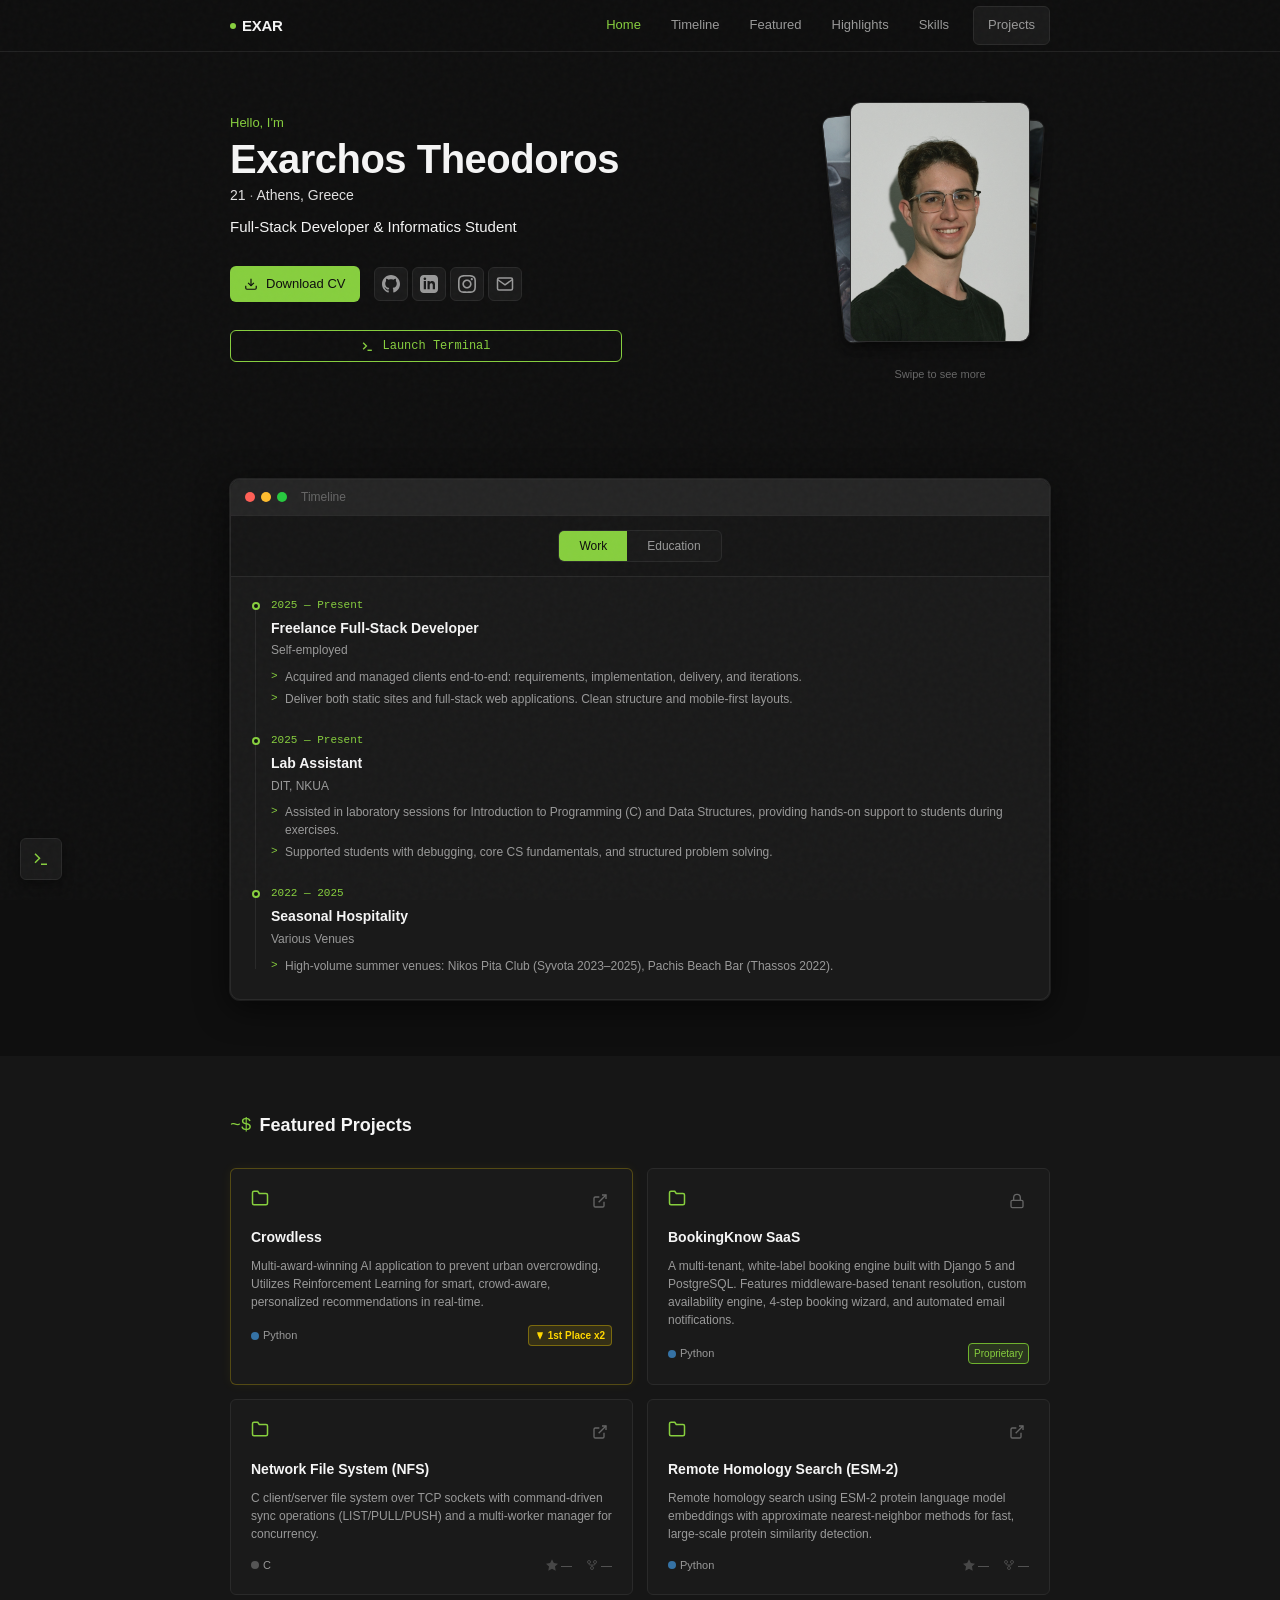
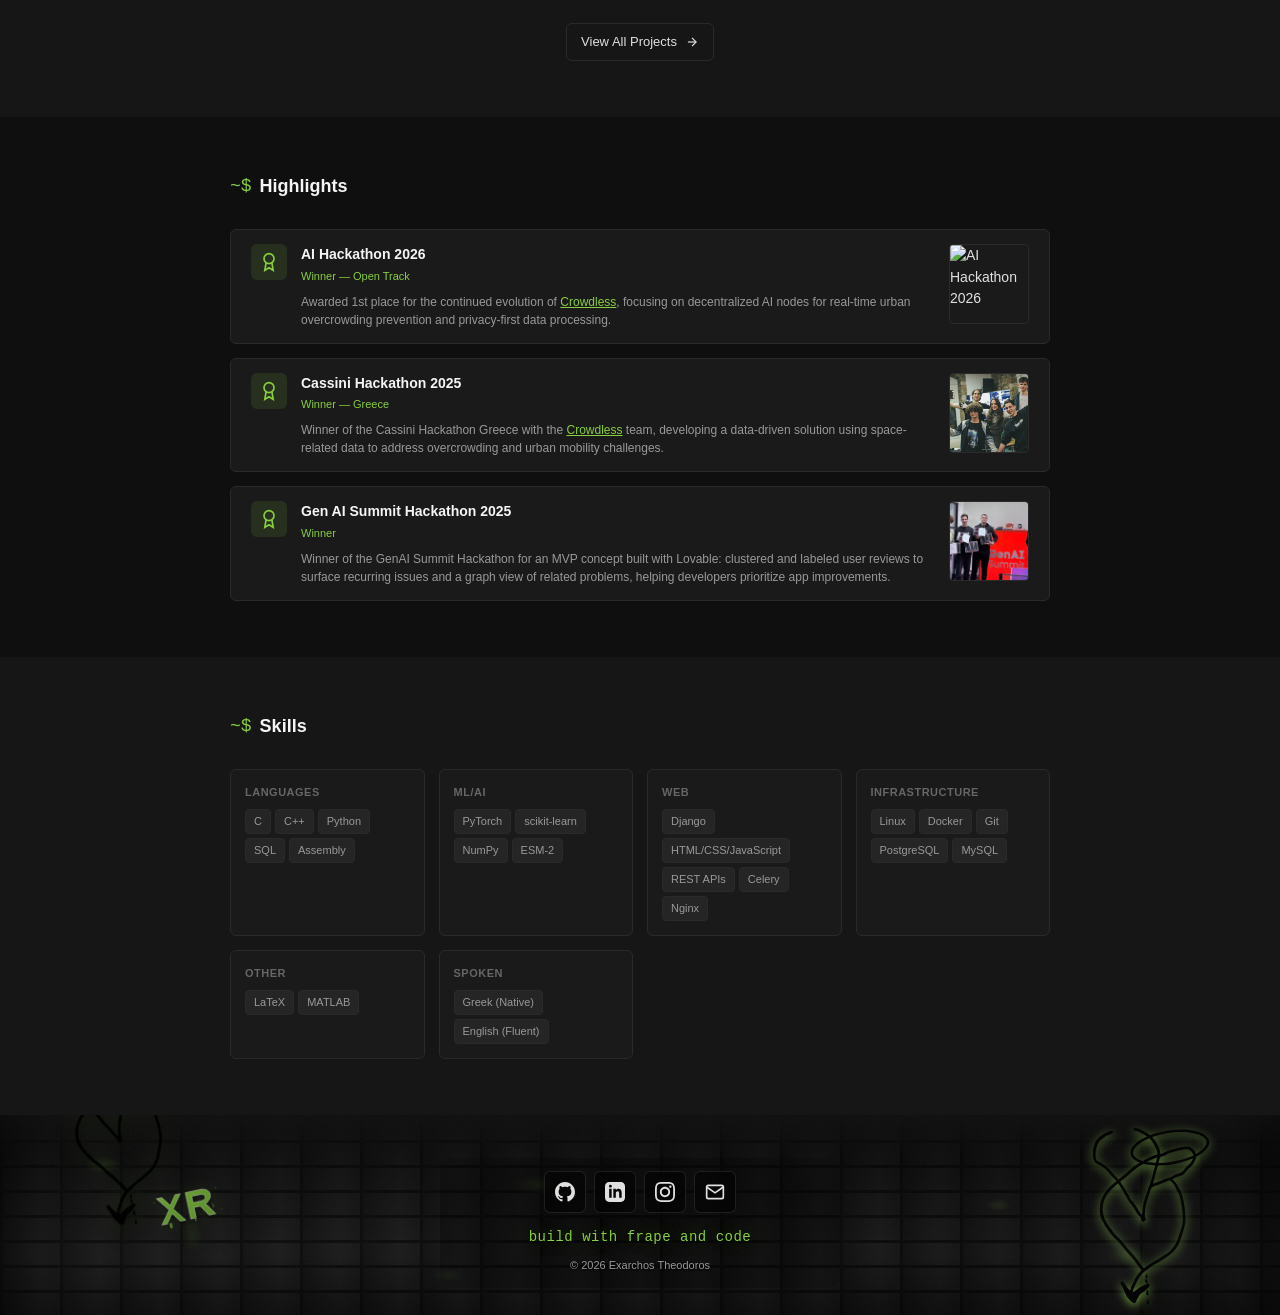
==== commit 8b8282b8: "lab update" ====
--- a/index.html
+++ b/index.html
@@ -144,7 +144,7 @@
                                     <h3 class="timeline-role">Lab Assistant</h3>
                                     <p class="timeline-company">DIT, NKUA</p>
                                     <ul class="timeline-details">
-                                        <li>Delivered laboratory sessions for Introduction to Programming (C) for first-year students.</li>
+                                        <li>Assisted in laboratory sessions for Introduction to Programming (C) and Data Structures, providing hands-on support to students during exercises.</li>
                                         <li>Supported students with debugging, core CS fundamentals, and structured problem solving.</li>
                                     </ul>
                                 </article>
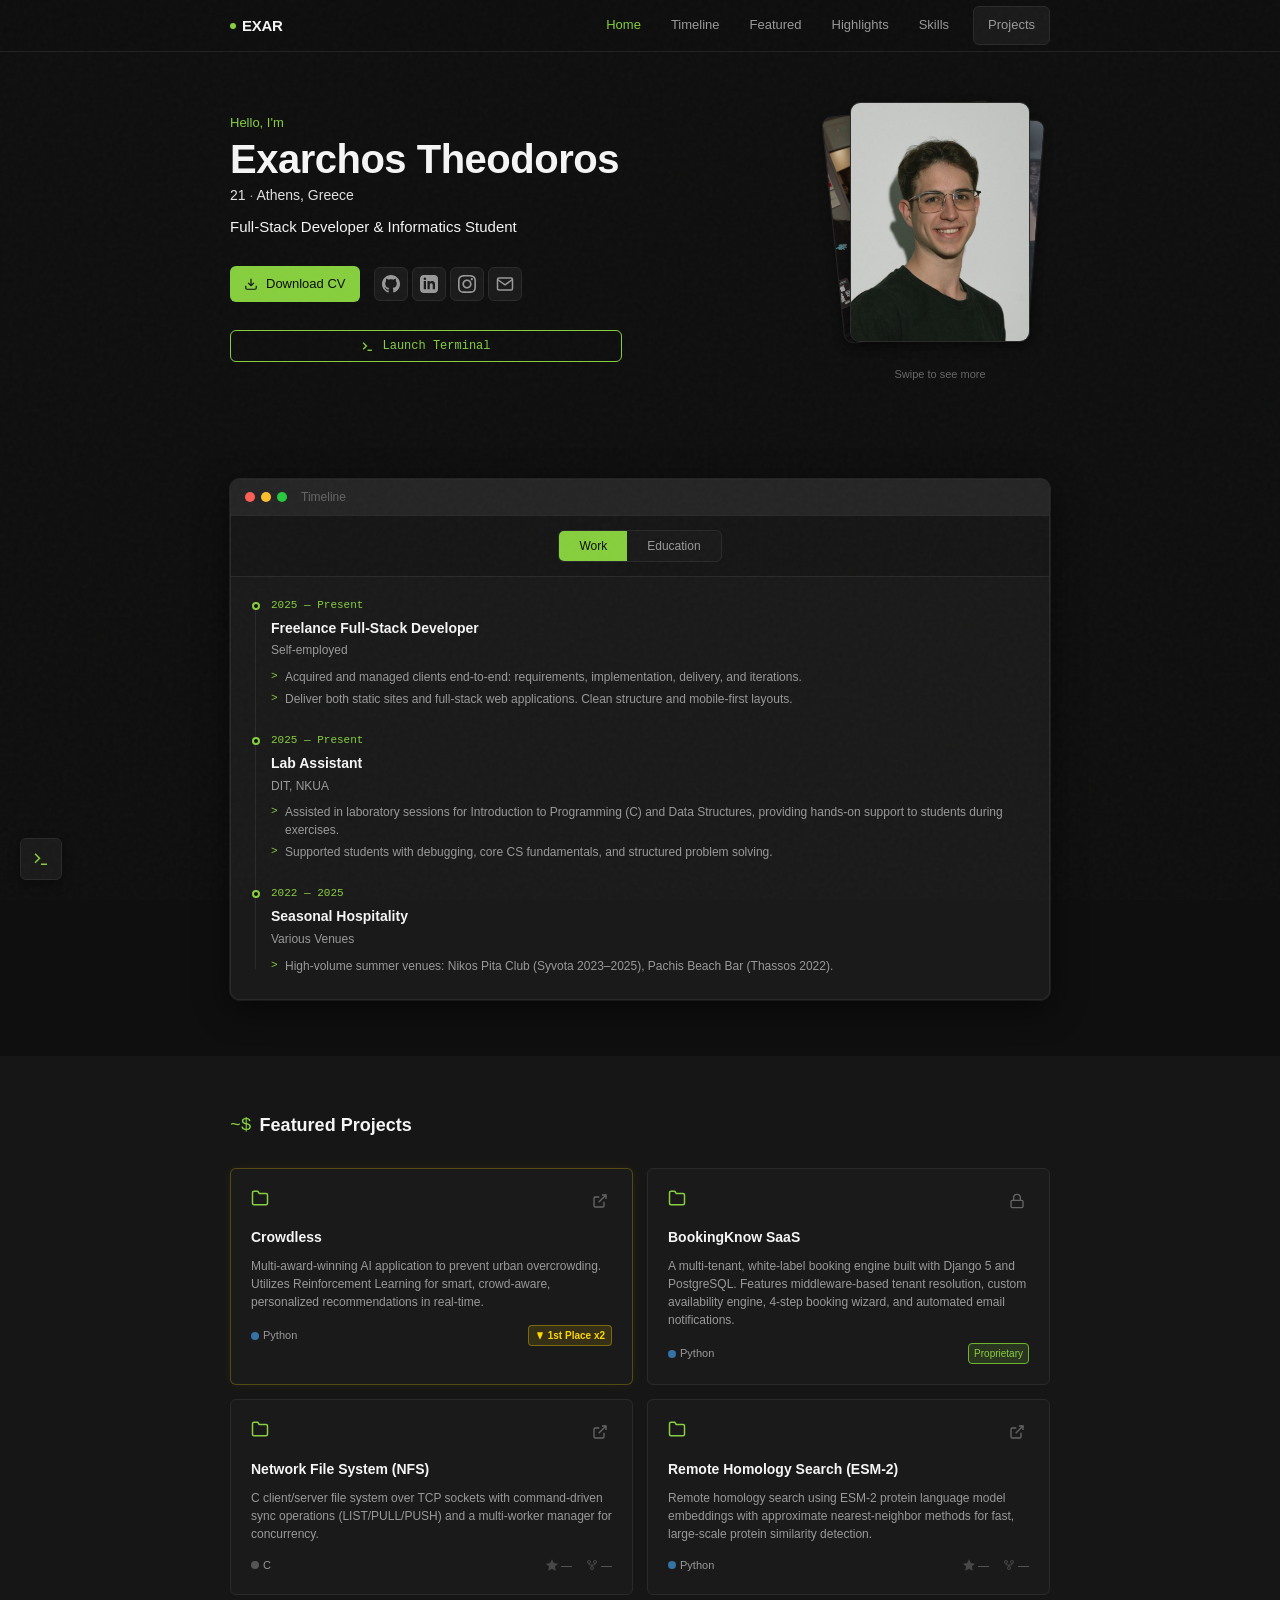
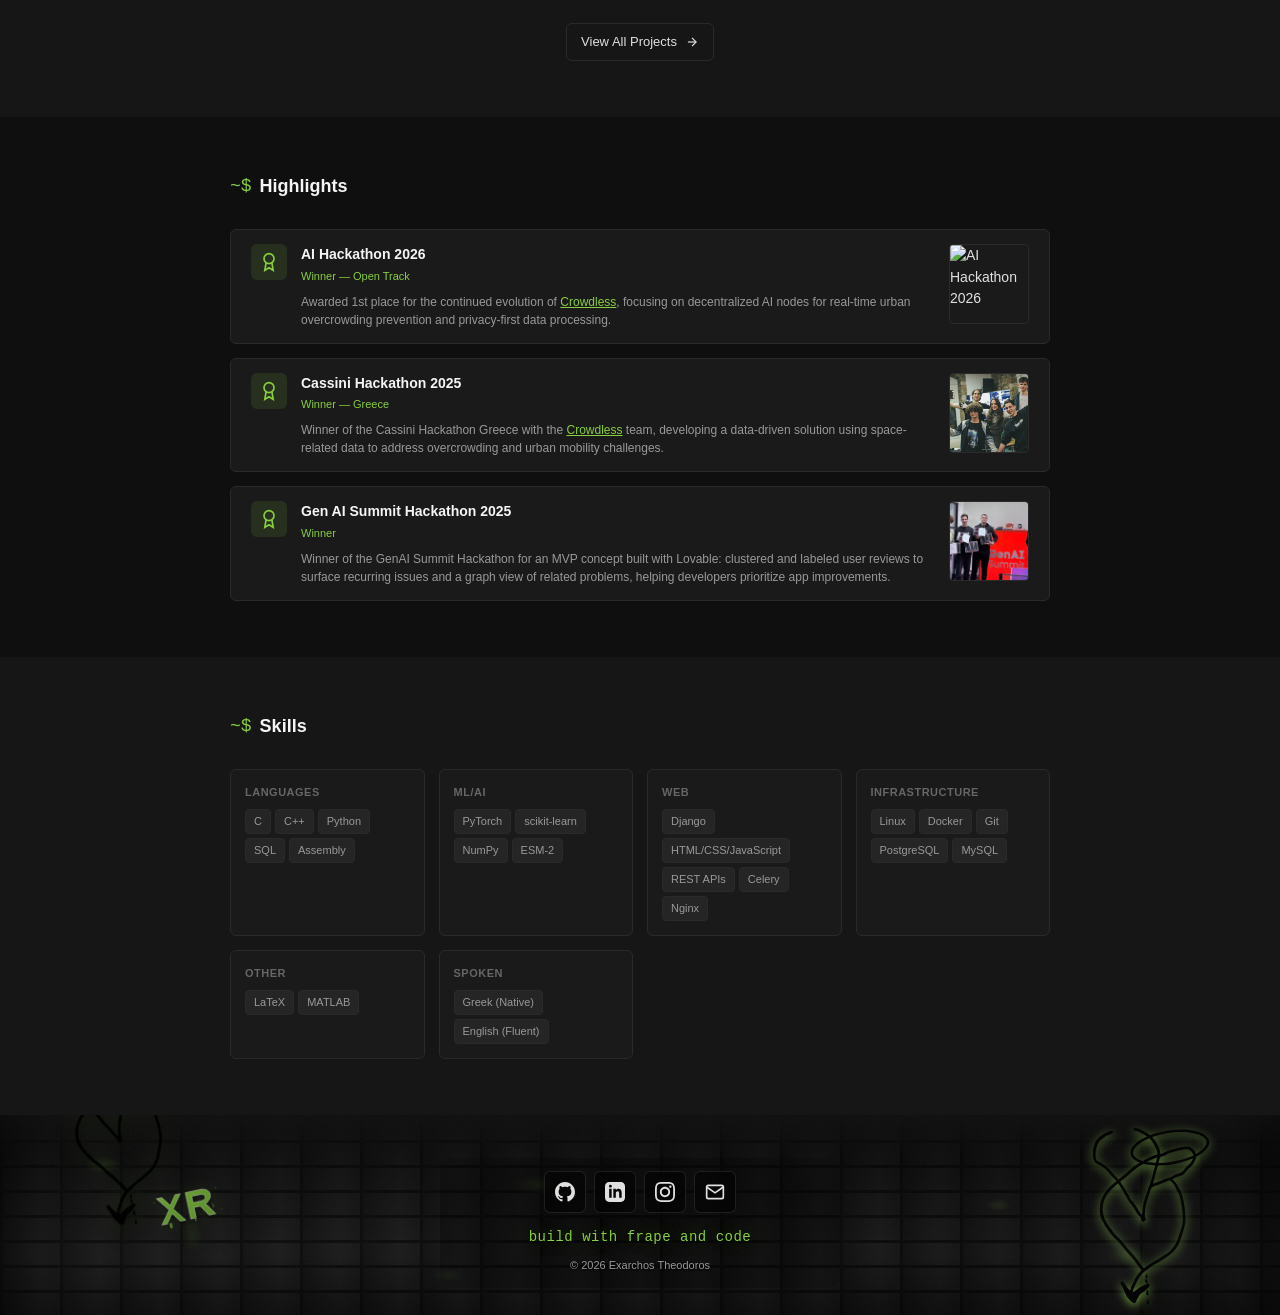
==== commit 6801b34a: "icon is ready!!! (+ mini CV update)" ====
--- a/index.html
+++ b/index.html
@@ -6,6 +6,9 @@
     <meta name="description" content="Exarchos Theodoros - Full-Stack Developer & Informatics Student based in Athens, Greece">
     <meta name="theme-color" content="#0d0d0d">
     <title>Exarchos Theodoros | Full-Stack Developer</title>
+    <link rel="icon" href="favicon.ico" sizes="any">
+    <link rel="icon" href="icon.svg" type="image/svg+xml">
+    <link rel="apple-touch-icon" href="apple-touch-icon.png">
     <link rel="stylesheet" href="styles.css">
 </head>
 <body>
